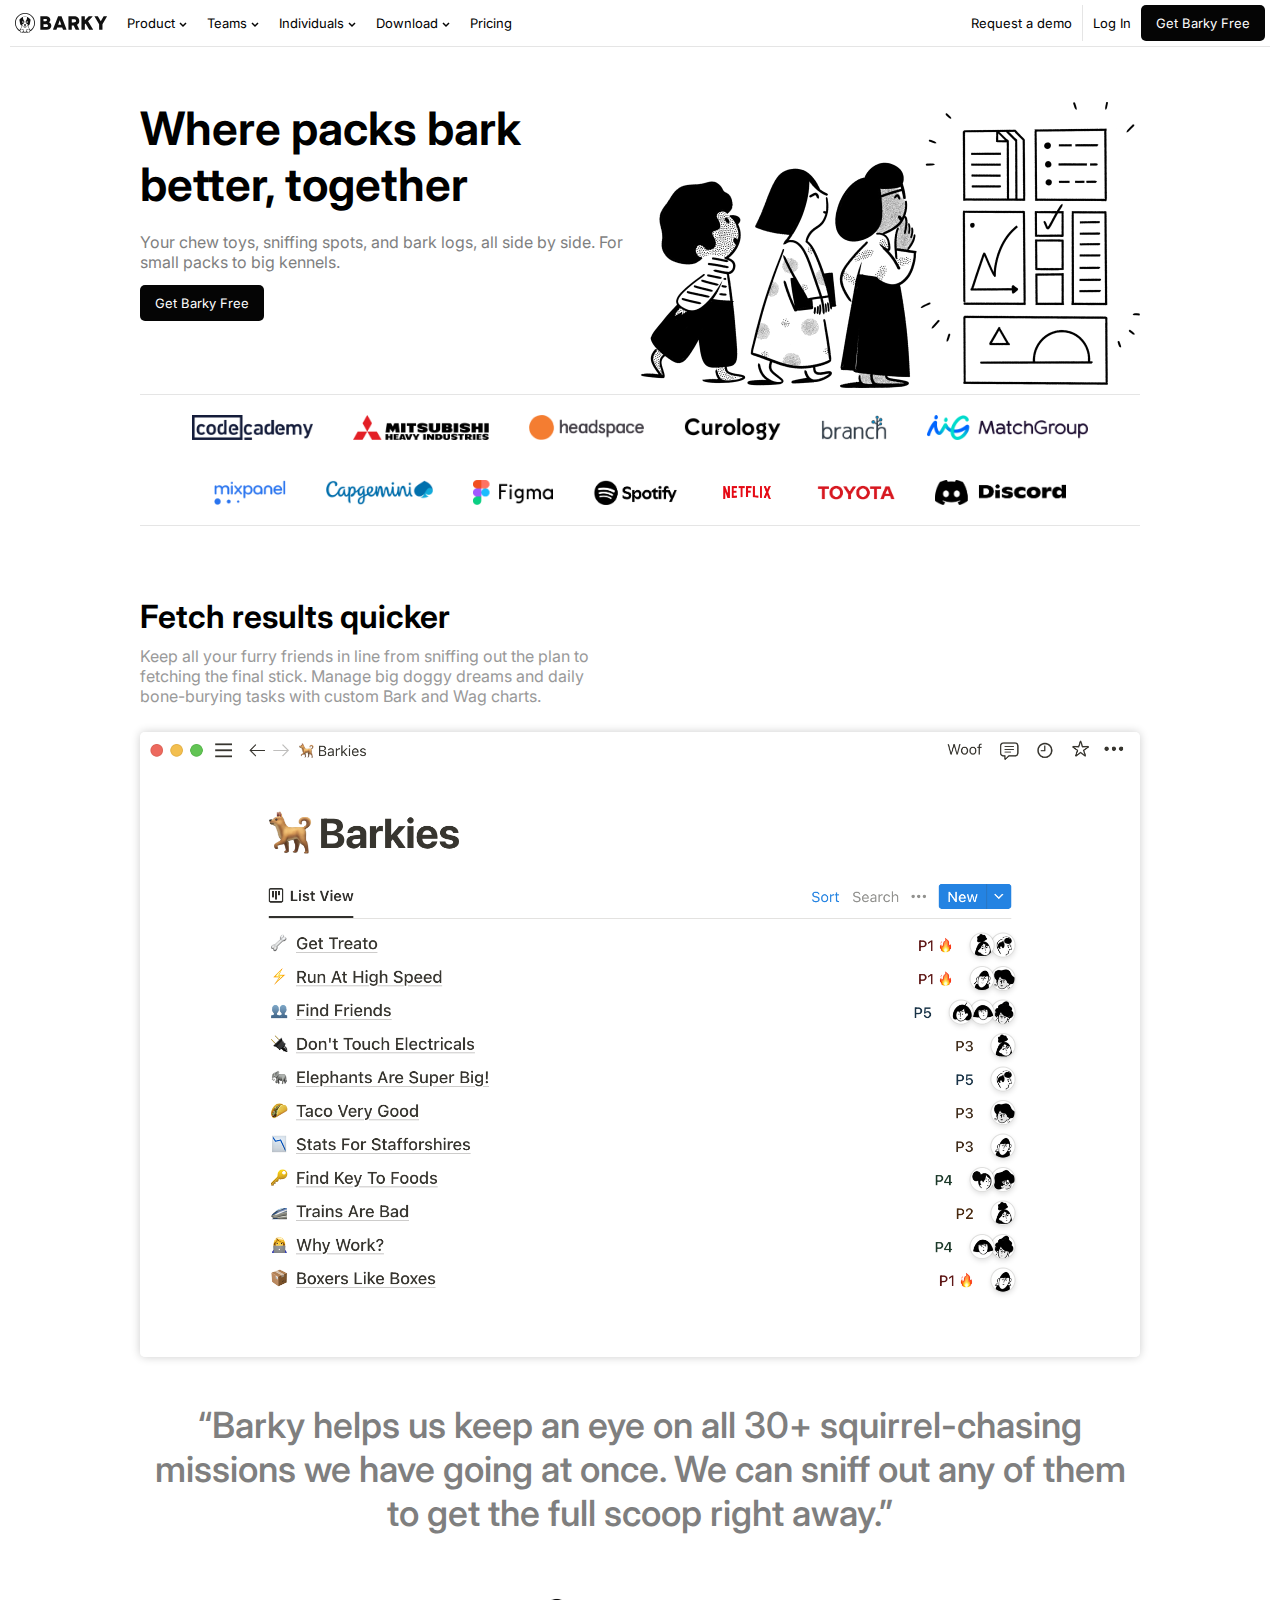
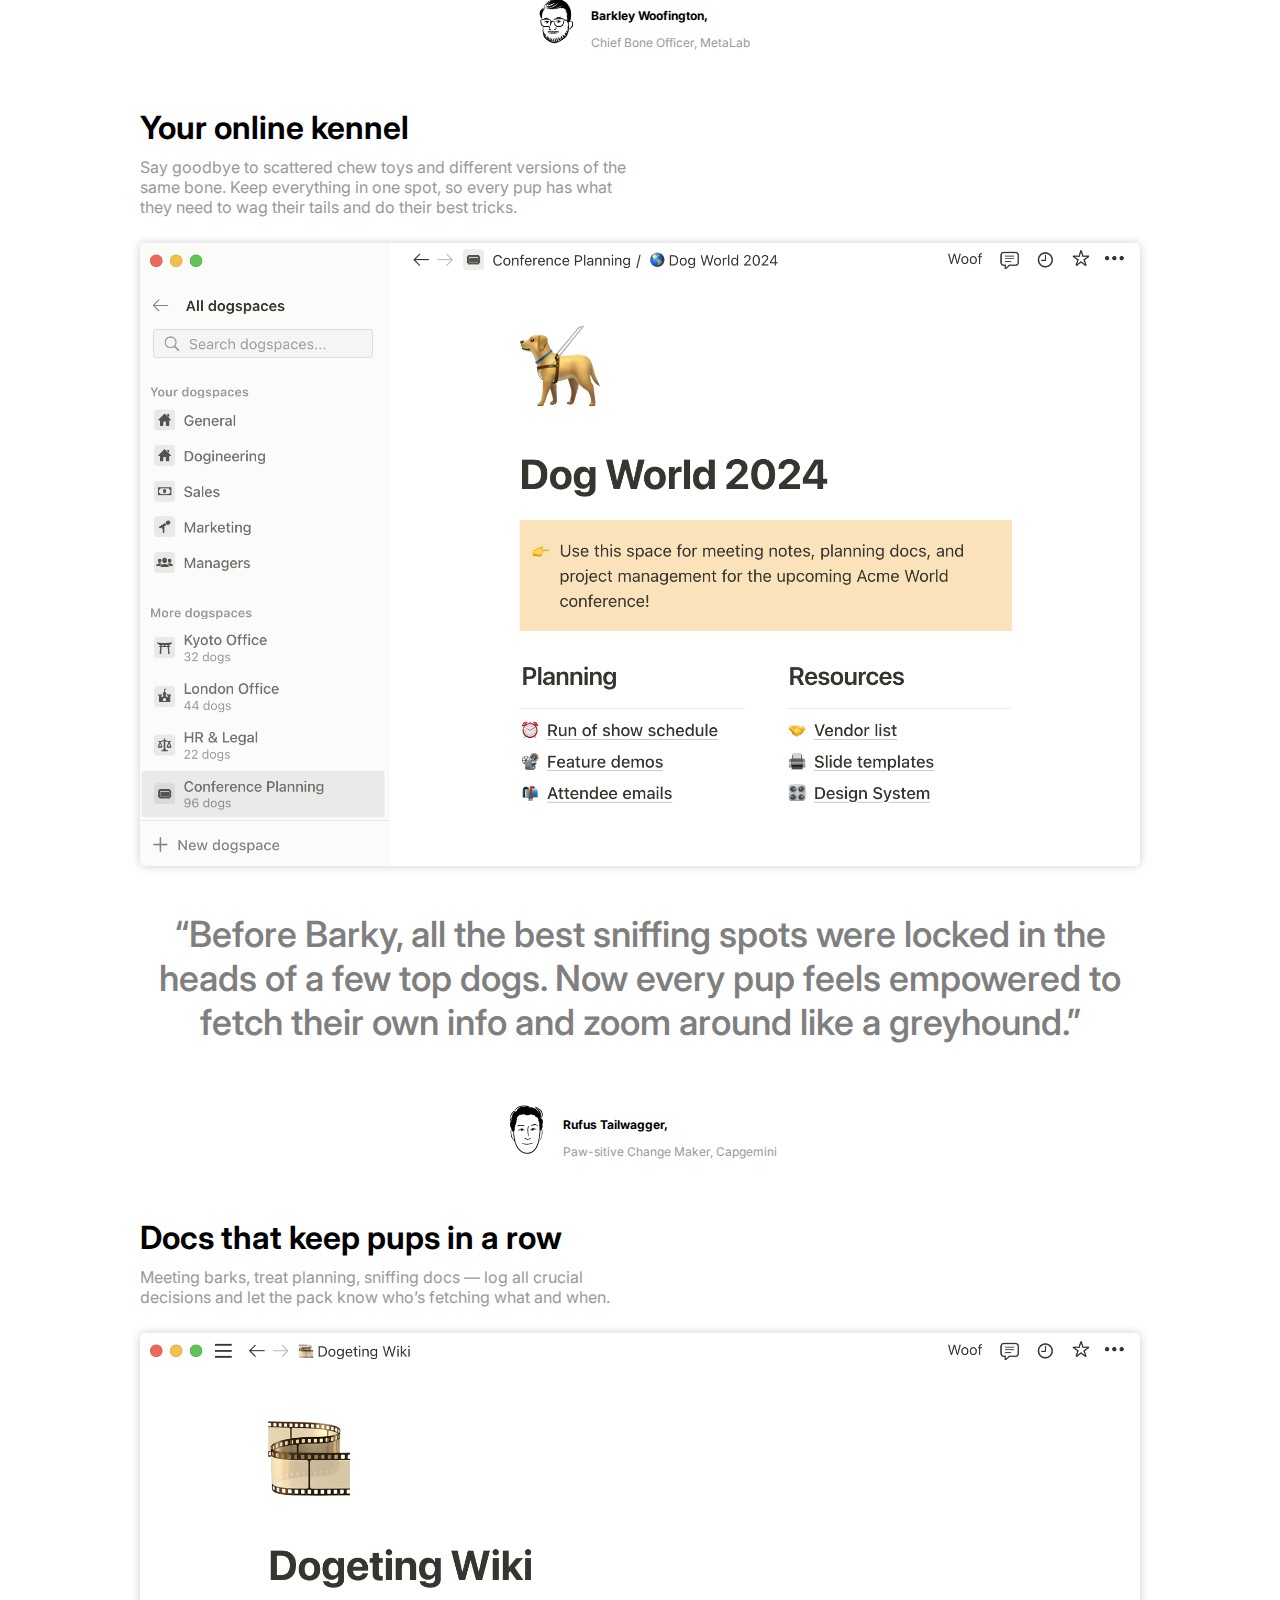
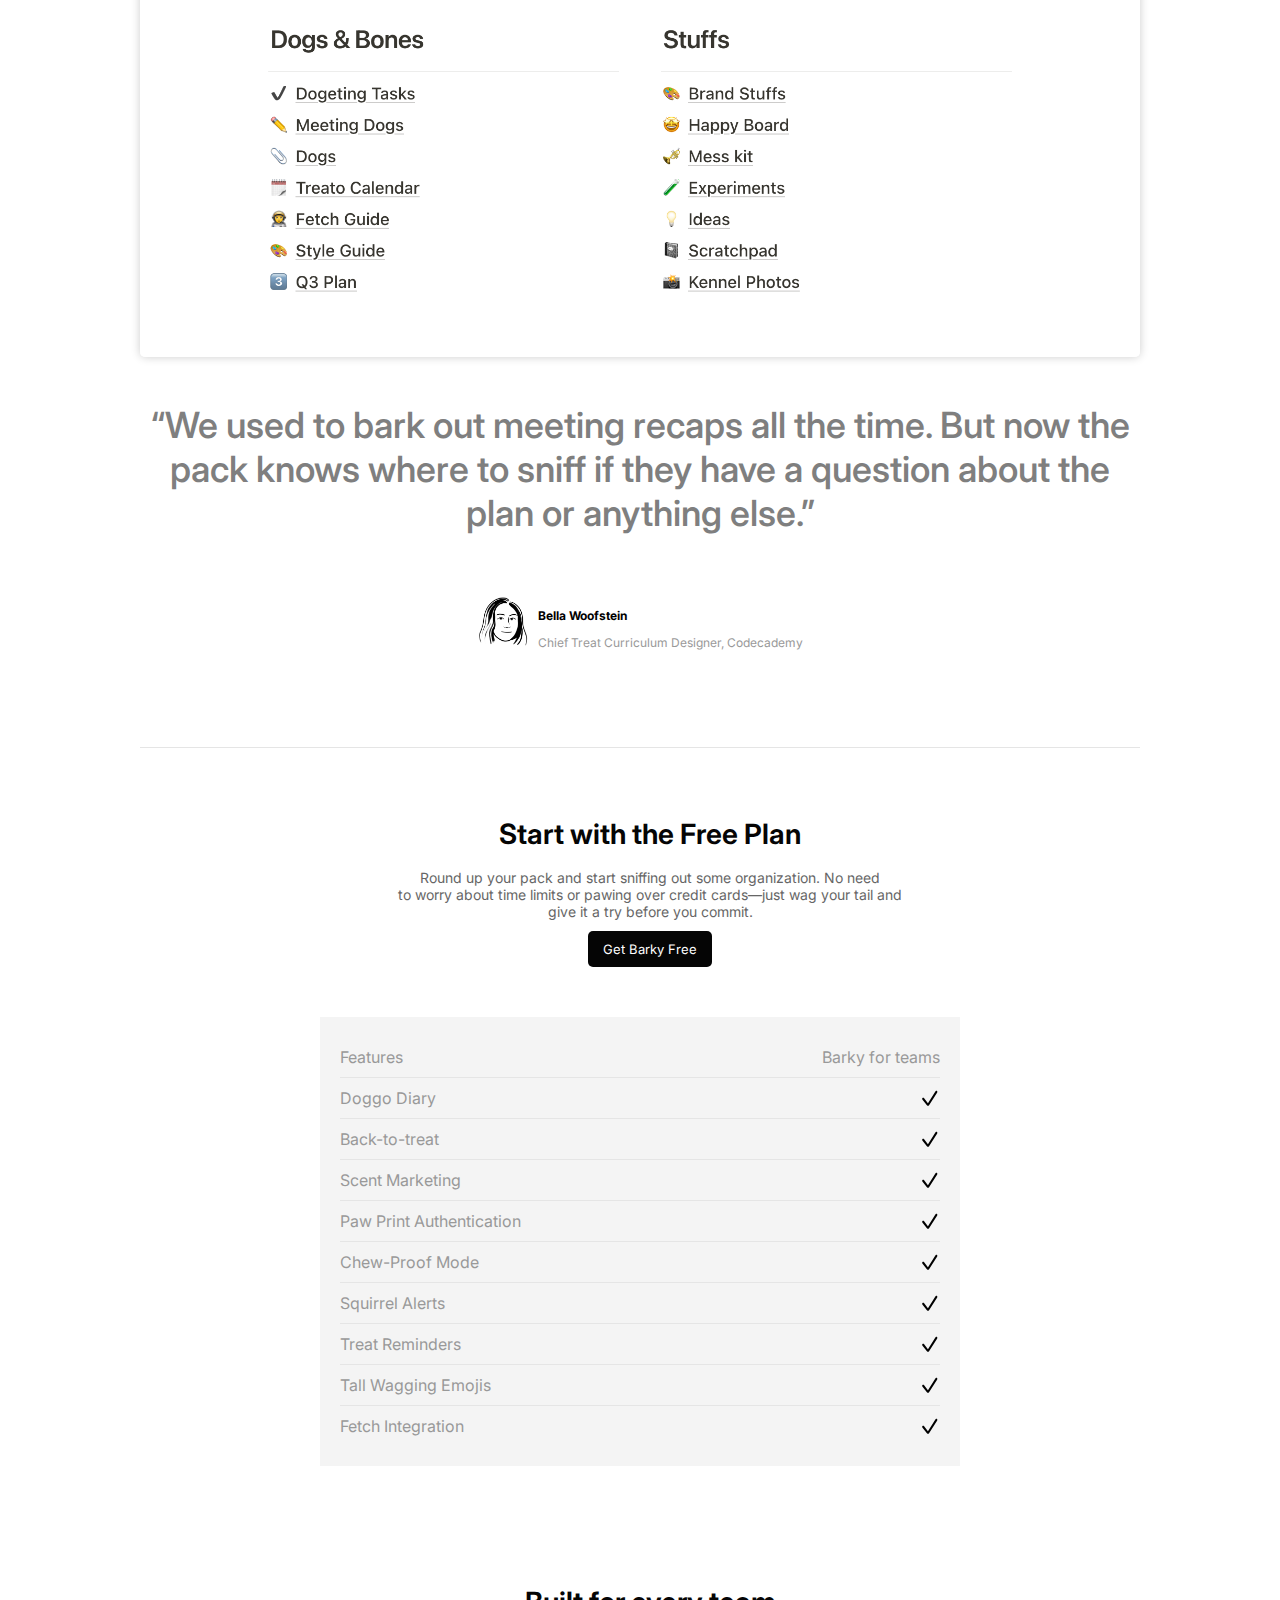
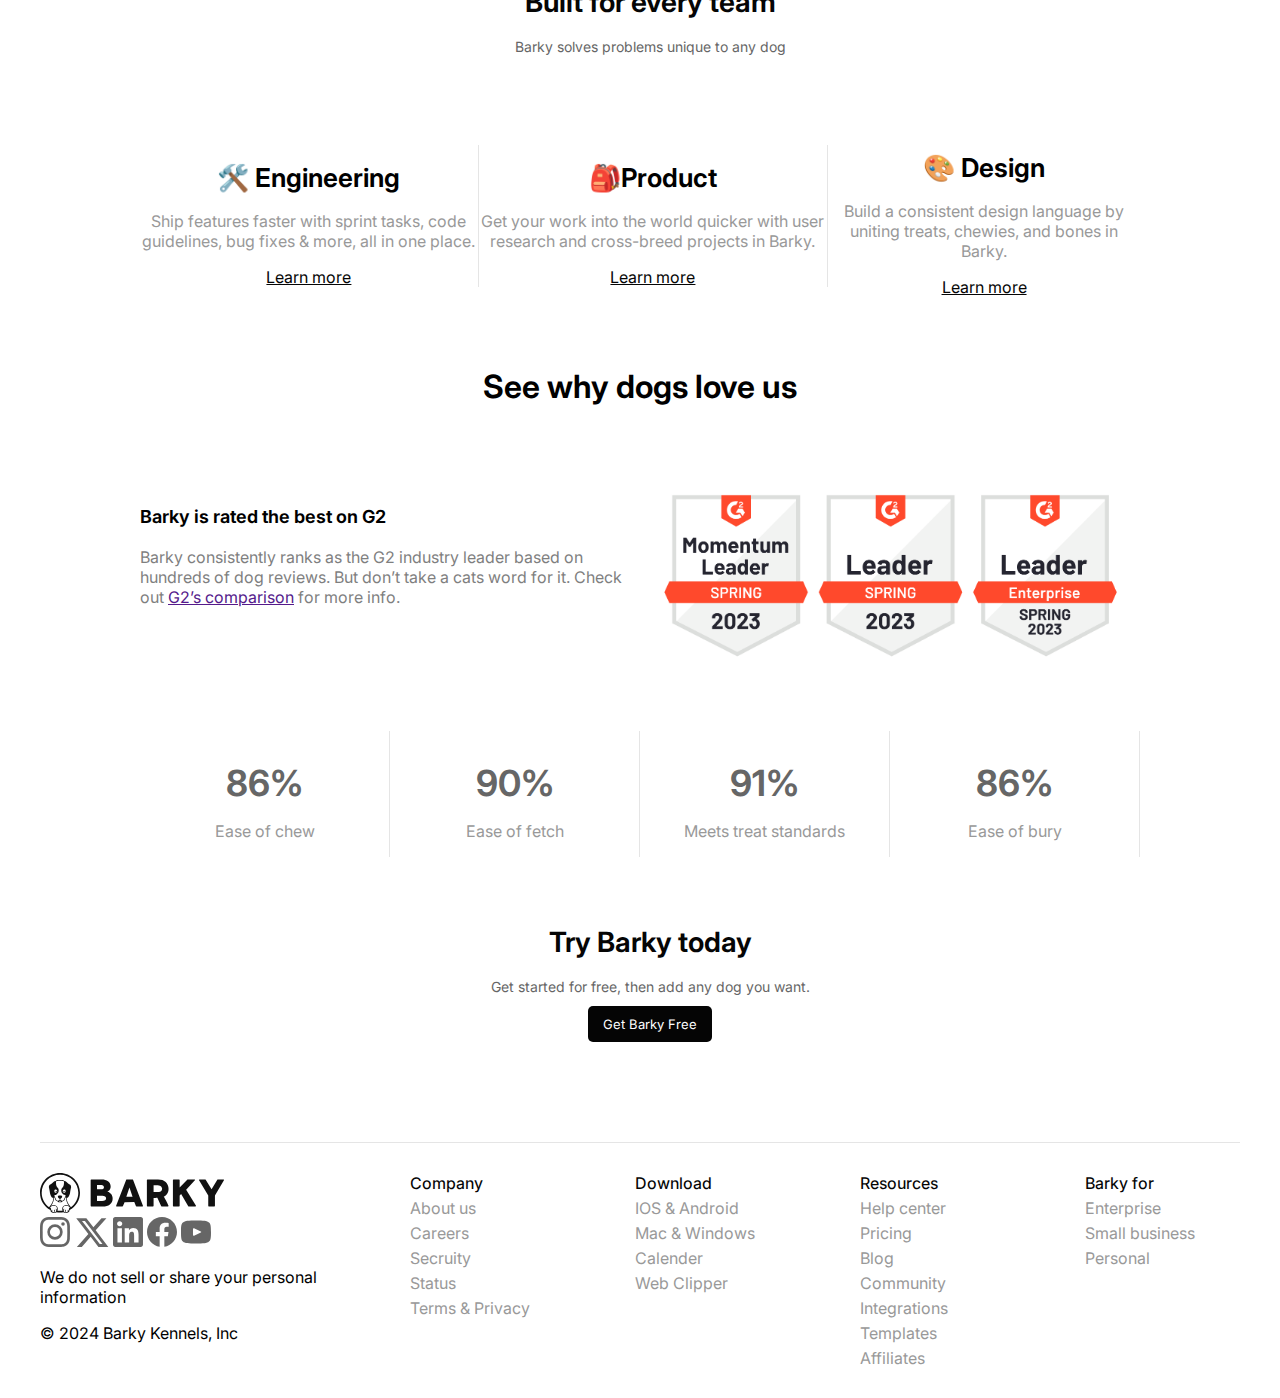
==== index.html @ be27bd65 "put in meta, did not look right on phone" ====
<!DOCTYPE html>
<html lang="en">
<head>
    <meta charset="UTF-8">
    <meta name="viewpoint" content="width=device-width, initial-scale=1.0">
    <title>Barky for dogs and kennels</title>
    <link rel="stylesheet" href="barky.css">
</head>
<body>
    <nav>
        <div id="container">
            <div id="secondcontainer">
                <img id="barky" src="material/brand.svg" alt="">
                 <a class="leftnav" href="">Product <img id="pil" src="material/nav-caret.svg" alt=""></a>
                 <a class="leftnav" href="">Teams <img id="pil" src="material/nav-caret.svg" alt=""></a>
                 <a class="leftnav" href="">Individuals <img id="pil" src="material/nav-caret.svg" alt=""></a>
                 <a class="leftnav" href="">Download <img id="pil" src="material/nav-caret.svg" alt=""></a>
                 <a class="leftnav" href="">Pricing</a>
            </div>
             <div id="bort">
                <a class="rightnav" href="">Request a demo</a>
                <a class="rightnav" id="borderl" href="">Log In</a>
                <a class="getbarky" href="">Get Barky Free</a>
            </div>
            <img id="hamburger" src="material/hamburger.svg" alt="">
        </div>
    </nav>
    <main>
        <div class="flexination">
            <div class="flexination-l">
                <h1 id="bigh1"> Where packs bark better, together</h1>
                <p>Your chew toys, sniffing spots, and bark logs, all side by side. For small packs to big kennels.
                </p>
                <a class="getbarky" href="">Get Barky Free</a>
                
            </div>
                <div class="flexination-r">
                    <img src="material/teams-hero.png" alt="">
                </div>
        </div>
        <div id="bildrad">
            <img src="material/company-logo-01.png" alt="">
                <img src="material/company-logo-02.png" alt="">
                <img src="material/company-logo-03.png" alt="">
                <img src="material/company-logo-04.png" alt="">
                <img src="material/company-logo-05.png" alt="">
                <img src="material/company-logo-06.png" alt="">
                <img src="material/company-logo-07.png" alt="">
                <img src="material/company-logo-08.png" alt="">
                <img src="material/company-logo-09.png" alt="">
                <img src="material/company-logo-10.png" alt="">
                <img src="material/company-logo-11.png" alt="">
                <img src="material/company-logo-12.png" alt="">
                <img src="material/company-logo-13.png" alt="">
        </div>
        <div id="container-main-class">
                <h1 class="h1bigpic">Fetch results quicker</h1>
                    <p class="poverpic">Keep all your furry friends in line from sniffing out the plan to<br>
                    fetching the final stick. Manage big doggy dreams and daily<br>
                    bone-burying tasks with custom Bark and Wag charts.</p>
                <img class="bigpic" src="material/usp-01.png" alt="">
                    <p class="punderpic">“Barky helps us keep an eye on all 30+ squirrel-chasing missions we have going at once. We can sniff out any of them to get the full scoop right away.”</p>
                
        <div class="containerfacepic">
                <img class="facepic" src="material/face-01.png" alt="">
                <div>
                    <h3 class="h3facepic">Barkley Woofington,</h3>
                    <p class="facepicp">Chief Bone Officer, MetaLab</p>
                </div>
            </div>                           
        
        <h1 class="h1bigpic">Your online kennel</h1>
            <p class="poverpic">Say goodbye to scattered chew toys and different versions of the same bone. Keep everything in one spot, so every pup has what they need to wag their tails and do their best tricks.</p>
                <img class="bigpic" src="material/usp-02.png" alt="">
            <p class="punderpic">“Before Barky, all the best sniffing spots were locked in the heads of a few top dogs. Now every pup feels empowered to fetch their own info and zoom around like a greyhound.”</p>
              
            <div class="containerfacepic">
                <img class="facepic" src="material/face-02.png" alt="">
                <div>
                    <h3 class="h3facepic">Rufus Tailwagger,</h3>
                    <p class="facepicp">Paw-sitive Change Maker, Capgemini</p>
                </div>
            </div>
            
            <h1 class="h1bigpic">Docs that keep pups in a row</h1>
            <p class="poverpic">Meeting barks, treat planning, sniffing docs — log all crucial decisions and let the pack know who’s fetching what and when.</p>
                <img class="bigpic" src="material/usp-03.png" alt="">
            <p class="punderpic">“We used to bark out meeting recaps all the time. But now the pack knows where to sniff if they have a question about the plan or anything else.”</p>
               
            <div class="containerfacepic">
                <img class="facepic" src="material/face-03.png" alt="">
                <div>
                    <h3 class="h3facepic">Bella Woofstein</h3>
                    <p class="facepicp">Chief Treat Curriculum Designer, Codecademy</p>
                </div>
            </div>
        </div>
<div class="freetry">
    <H1>Start with the Free Plan</H1>
    <p>Round up your pack and start sniffing out some organization. No need<br>
        to worry about time limits or pawing over credit cards—just wag your tail and<br>
        give it a try before you commit.</p>
    <a class="getbarky" href="">Get Barky Free</a>
</div>
<div id="features">
    <div class="plan">
        <p>Features</p>
        <p>Barky for teams</p>
    </div>
    <div class="plan">
        <p>Doggo Diary</p>
        <img src="material/check.svg" alt="">
    </div>
    <div class="plan">
        <p>Back-to-treat</p>
        <img src="material/check.svg" alt="">
    </div>
    <div class="plan">
        <p>Scent Marketing</p>
        <img src="material/check.svg" alt="">
    </div>
    <div class="plan">
        <p>Paw Print Authentication</p>
        <img src="material/check.svg" alt="">
    </div>
    <div class="plan">
        <p>Chew-Proof Mode</p>
        <img src="material/check.svg" alt="">
    </div>
    <div class="plan">
        <p>Squirrel Alerts</p>
        <img src="material/check.svg" alt="">
    </div>
    <div class="plan">
        <p>Treat Reminders</p>
        <img src="material/check.svg" alt="">
    </div>
    <div class="plan">
        <p>Tall Wagging Emojis</p>
        <img src="material/check.svg" alt="">
    </div>
    <div class="plan" id="bordernone">
        <p>Fetch Integration</p>
        <img src="material/check.svg" alt="">
    </div>   
</div>
<div class="freetry">
    <h1>Built for every team</h1>
    <p>Barky solves problems unique to any dog</p>
</div>
<div id="epdsection">
    <div>
        <h1>🛠️ Engineering</h1>
        <p>Ship features faster with sprint tasks, code guidelines, bug fixes & more, all in one place.</p>
        <a class="colorchange" href="">Learn more</a>
    </div>
    <div id="borderlr">
        <h1>🎒Product</h1>
        <p>Get your work into the world quicker with user research and cross-breed projects in Barky.</p>
        <a href="">Learn more</a>
    </div>
    <div>
        <h1>🎨 Design</h1>
        <p>Build a consistent design language by uniting treats, chewies, and bones in Barky.</p>
        <a href="">Learn more</a>
    </div>
 </div>  
 <div>
    <h1 id="whydogsloveus">See why dogs love us</h1>
</div>
<div class="flexination">
    <div class="flexination-l">
        <h1>Barky is rated the best on G2</h1>
        <p>Barky consistently ranks as the G2 industry leader based on hundreds of dog reviews. But don’t take a cats word for it. Check out <a href="">G2’s comparison</a> for more info.</p>
    </div>
    <div class="flexination-r">
        <img src="material/badges.png" alt="">
    </div>
</div>   
<div id="testgrid">
    <div class="procentborder">
        <h1>86%</h1>
        <p>Ease of chew</p>
    </div>
    <div class="procentborder">
        <h1>90%</h1>
        <p>Ease of fetch</p>
    </div>
    <div class="procentborder">
        <h1>91%</h1>
        <p>Meets treat standards</p>
    </div>
    <div class="procentborder"> 
        <h1>86%</h1>
        <p>Ease of bury</p>
    </div>
</div> 
<div class="freetry">
    <H1>Try Barky today</H1>
    <p>Get started for free, then add any dog you want.</p>
    <a class="getbarky" href="">Get Barky Free</a>
    </main>
    <footer>
        <div id="foot">
            <div id="gridsecondtry">
                <img src="material/brand.svg" alt="">
                <div id="rightsize">
                    <img src="material/share-01.svg" alt="">
                    <img src="material/share-02.svg" alt="">
                    <img src="material/share-03.svg" alt="">
                    <img src="material/share-04.svg" alt="">
                    <img src="material/share-05.svg" alt="">
                </div>
                <p> We do not sell or share your personal information</p>
                <p> &#169 2024 Barky Kennels, Inc</p>
            </div>
            <div id="footer-navigation">
                <div class="block">
                    <a href=""><span>Company</span></a>
                    <a href="">About us</a>
                    <a href="">Careers</a>
                    <a href="">Secruity</a>
                    <a href="">Status</a>
                    <a href="">Terms & Privacy</a>
                </div>
                <div class="block">
                    <a href=""><span>Download</span></a>
                    <a href="">IOS & Android</a>
                    <a href="">Mac & Windows</a>
                    <a href="">Calender</a>
                    <a href="">Web Clipper</a>
                </div>
                <div class="block">
                    <a href=""><span>Resources</span></a>
                    <a href="">Help center</a>
                    <a href="">Pricing</a>
                    <a href="">Blog</a>
                    <a href="">Community</a>
                    <a href="">Integrations</a>
                    <a href="">Templates</a>
                    <a href="">Affiliates</a>
                </div>
                <div class="block">
                    <a href=""><span>Barky for</span></a>
                    <a href="">Enterprise</a>
                    <a href="">Small business</a>
                    <a href="">Personal</a>
                </div>
            </div>
        </div>
    </footer>
</body>
</html>
---- barky.css ----
body{
    margin: auto;
    max-width: 1200px;
    font-family: Inter;
}

@font-face {
    font-family: Inter;
    src: url(material/Inter.ttf);
}

#container{
    display: grid;
    grid-template-columns: 1fr auto max-content;
    border-bottom: 1px solid #e5e5e5;
    position: fixed;
    left: 10px;
    right: 10px;
    top: 0px;
    background-color: white;
    padding: 5px; 
}

#secondcontainer{
    display: flex;
    align-items: center;
}

#bort{
    display: flex;
    align-items: center;
}

#barky{
    height: 20px;
    margin-right: 10px;
    object-fit: contain;
}

#pil{
    object-fit: contain;
    height: auto;
}

.leftnav{
    padding: 10px;
    text-decoration: none;
    color: black;
    font-size: 13px;
}

.rightnav{
    text-decoration: none;
    color: black;
    padding: 10px;
    font-size: 13px;
}

.getbarky{
    background-color: #050505;
    color: white;
    border-radius: 5px;
    padding: 10px 15px;
    text-decoration: none;
    font-size: 13px;
    box-shadow: rgba(0, 0, 0, 0.2);
}

.getbarky:hover{
background-color: rgba(8, 8, 8, 0.8)
}

#borderl{
    border-left: 1px solid #e5e5e5 ;
}
.leftnav:hover{
    background-color: rgba(71, 70, 70, 0.2);
}

.rightnav:hover{
    background-color: rgba(71, 70, 70, 0.2) ;
}

main{
    max-width: 1000px;
    margin: 100px auto;
}

#container-main-r img{
    height: 100%;
    text-align: center;
    object-fit: contain;
}

#container-main-l{
    text-align: left;
    width: 100%;
}

#bildrad{
    display: flex;
    align-items: center;
    justify-content: center;
    border-top: 1px solid #e5e5e5;
    border-bottom: 1px solid #e5e5e5;
    flex-wrap: wrap;
}

#bildrad img{
    padding: 20px;
    height: 25px;
}

#container-main-class{
    display: flex;
    flex-direction: column;
    gap: 10px;
    margin-top: 50px;
    padding-bottom: 70px;
    border-bottom: 1px solid #e5e5e5;  
}

.h1bigpic{
    margin-bottom: 0;
    font-weight: 650;
}

.poverpic{
    margin-top: 0px;
    color: #999999;
    font-size: 13.5;
    width: 49%;
}

.bigpic{
    box-shadow: 0 0 10px rgba(0, 0, 0, 0.2);
    border-radius: 5px;
}

.punderpic{
    color: #7f7f7f;
    font-size: 36px;
    text-align: center;
    font-weight: 550;
}

.containerfacepic{
    display: flex;
    flex-direction: row;
    padding: 15px;
    gap: 10px;
    justify-content: center;
}

.facepic{
    height: 50px;
    width: 50px;
    align-self: flex-start;
}

.h3facepic{
    font-size: 12px;
}

.facepicp{   
    font-size: 12px;
    color: #999999;
}

#features{
    background-color: #f4f4f4 ;
    width: 60%;
    margin: 50px auto;
    padding: 20px 20px;
    box-shadow: rgba(0, 0, 0, 0.1);
}

#features div{
    display: flex;
    justify-content: space-between;
    border-bottom: 1px solid #e5e5e5;
}

.plan img{
    height: 20px;
    width: 20px;
    margin: 10px 0;
}

.plan p{
    margin: 10px 0;
    font-size: 12p;
    color: #999999;
}

#features #bordernone{
    border: none;
}

.freetry{
    text-align: center;
    margin: auto;
    font-size: 14px;
    color: #666666;
    padding: 50px 10px 10px 30px;
}

.freetry h1{
    color: #050505;
    font-weight: 650;
}

.freetry p{
    margin-bottom: 20px;
}

#epdsection{
    display: flex;
    
    justify-content: center;
    align-items: center;
    text-align: center;
    margin-top: 50px;
}

#borderlr{
    border-left: 1px solid #e5e5e5;
    border-right: 1px solid #e5e5e5;
}

#epdsection p{
    color: #999999;
}

#epdsection a{
    color: #050505;
}

#epdsection a:hover{
color: #087fe7;
}

#epdsection h1{
    font-size: 26px;
    font-weight: 650;
}

.flexination{
    display: grid;
    grid-template-columns: 1fr 1fr;
}

.flexination-r img{
    width: 500px;
}

.flexination-l h1{
    font-size: 18px;
    font-weight: 650;
    margin-top: 30px;
}

#bigh1{
    font-size: 46px;
    margin: 0;
}

.flexination-l p{
    color: #7f7f7f;
    margin: 20px 0;
}

#whydogsloveus{
    text-align: center;
    margin: 70px;
    font-weight: 650;
}

#testgrid{
    display: grid;
    grid-template-columns: repeat(4, 1fr);
    text-align: center;
    margin-top: 50px;
}

.procentborder{
    border-right: 1px solid #e5e5e5;
}

.procentborder h1{
    color: #666666;
    font-size: 36px;
    margin: 0;
    margin-top: 30px;
    font-weight: 650;
}

.procentborder p{
    color: #999999;
}

#gridsecondtry{
    gap: 5px;
}

#gridsecondtry img{
    height: 40px;
}

#rightsize img{
    height: 30px;
}
#foot{
    display: grid;
    grid-template-columns: 300px auto;
    max-width: 1200px;
    margin: 30px auto;
}
#footer-navigation{
    display: grid;
    grid-template-columns: repeat(4, 1fr);
}

.block{
    display: flex;
    flex-direction: column;
    gap: 5px;
    margin-left: 70px;
}

.block a{
    text-decoration: none;
    color: #999999;
}

footer{
    border-top: 1px solid #e5e5e5;
    max-width: 1200px;
}

.black a{
    color: black;
}

#hamburger{
    display: none;
    height: 30px;
    width: 30px;
}

span{
    color: #050505;
    font-weight: 450;
}

#gridsecontry{
    margin-left: 210px;
}

@media (max-width: 600px) {
    .leftnav, #bort{
        display: none;
    }

    #hamburger{
       display: flex;
    }

    #hamburger:hover{
        background-color: rgba(0, 0, 0, 0.1);
    }

    .flexination{
        display: flex;
        flex-direction: column-reverse;
        margin-bottom: 50px;
        text-align: center;
    }

    .h1bigpic, .poverpic, .punderpic{
        text-align: center;
        margin: auto;
        width: 90%;
        padding: 10px;
    }

    .bigpic{
       margin: auto;
       width: 80%; 
    }

    #foot{
        display: flex;
        flex-direction: column;
        align-items: flex-start;
        gap: 20px;
    }

    #footer-navigation{
        display: grid;
        grid-template-columns: 1fr 1fr;
        grid-template-rows: 1fr 1fr;
    }

    #gridsecondtry{
        margin-left: 10px;
    }
  
}
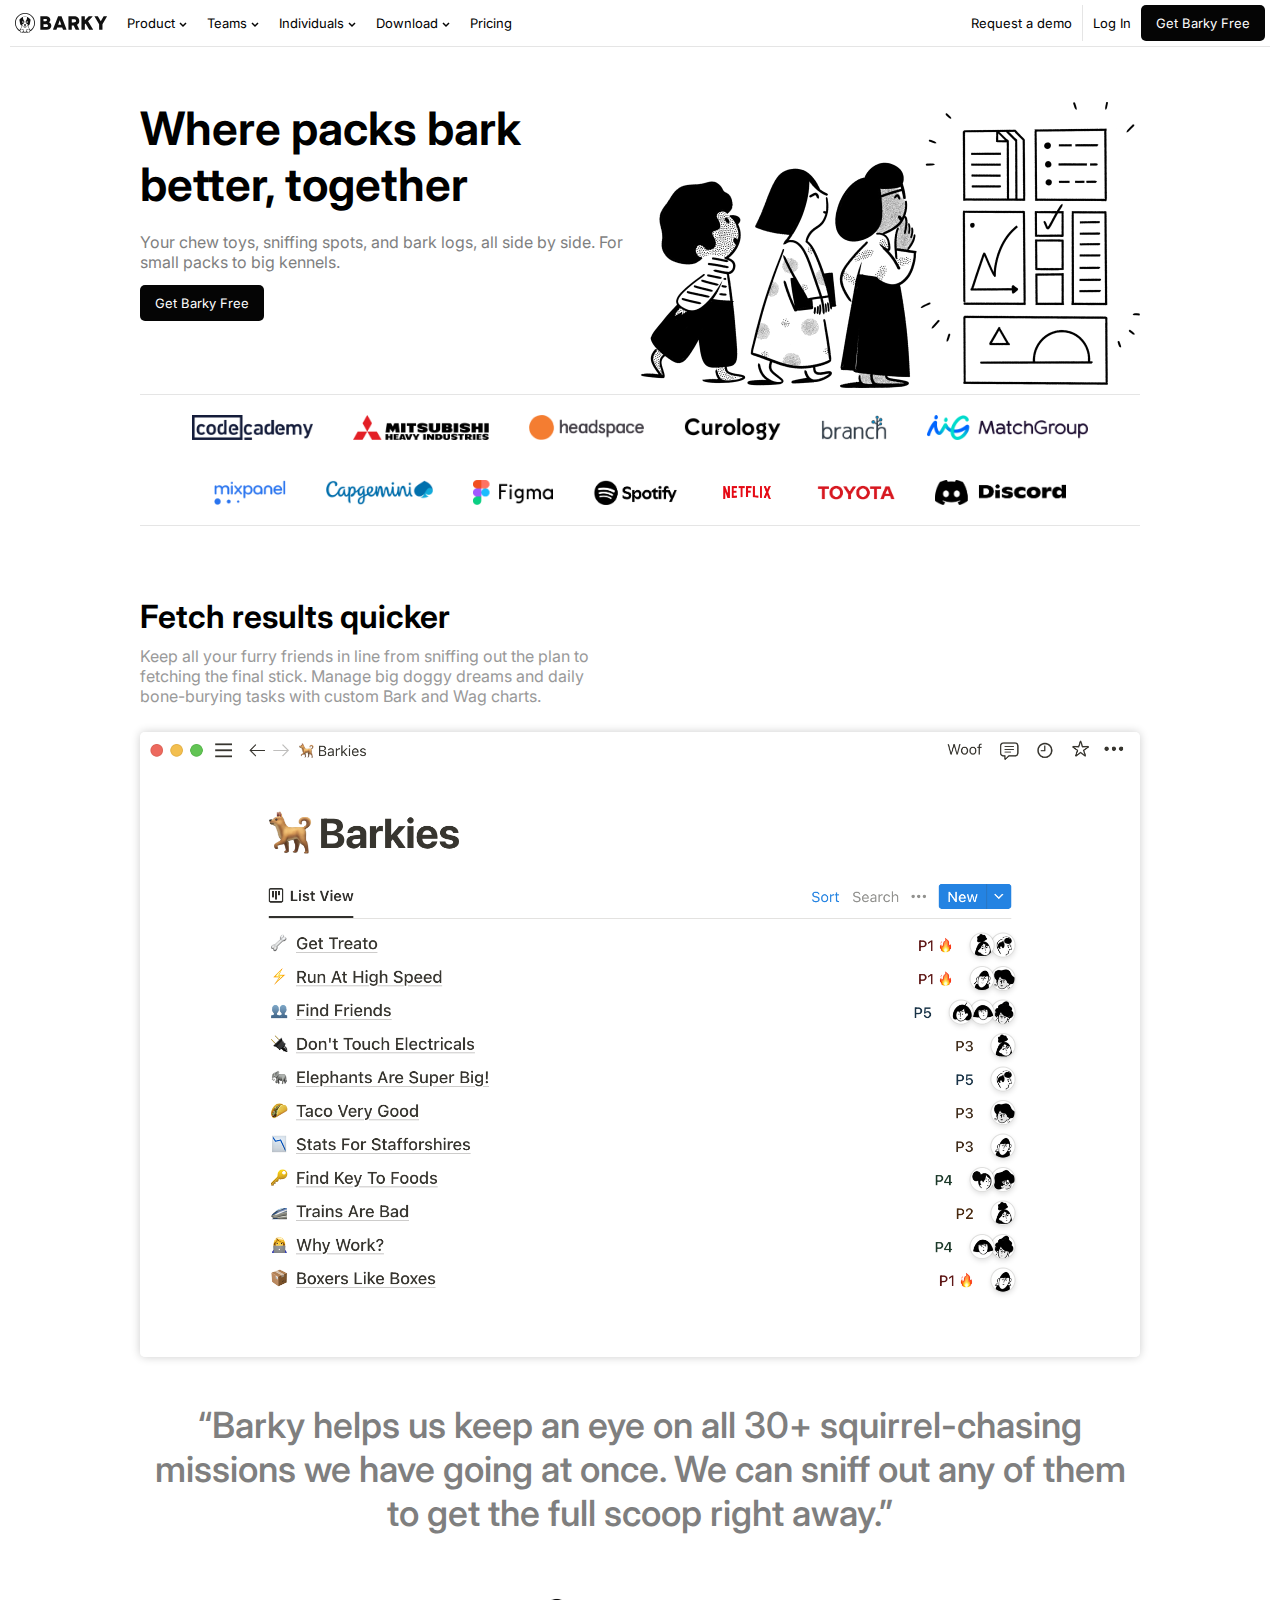
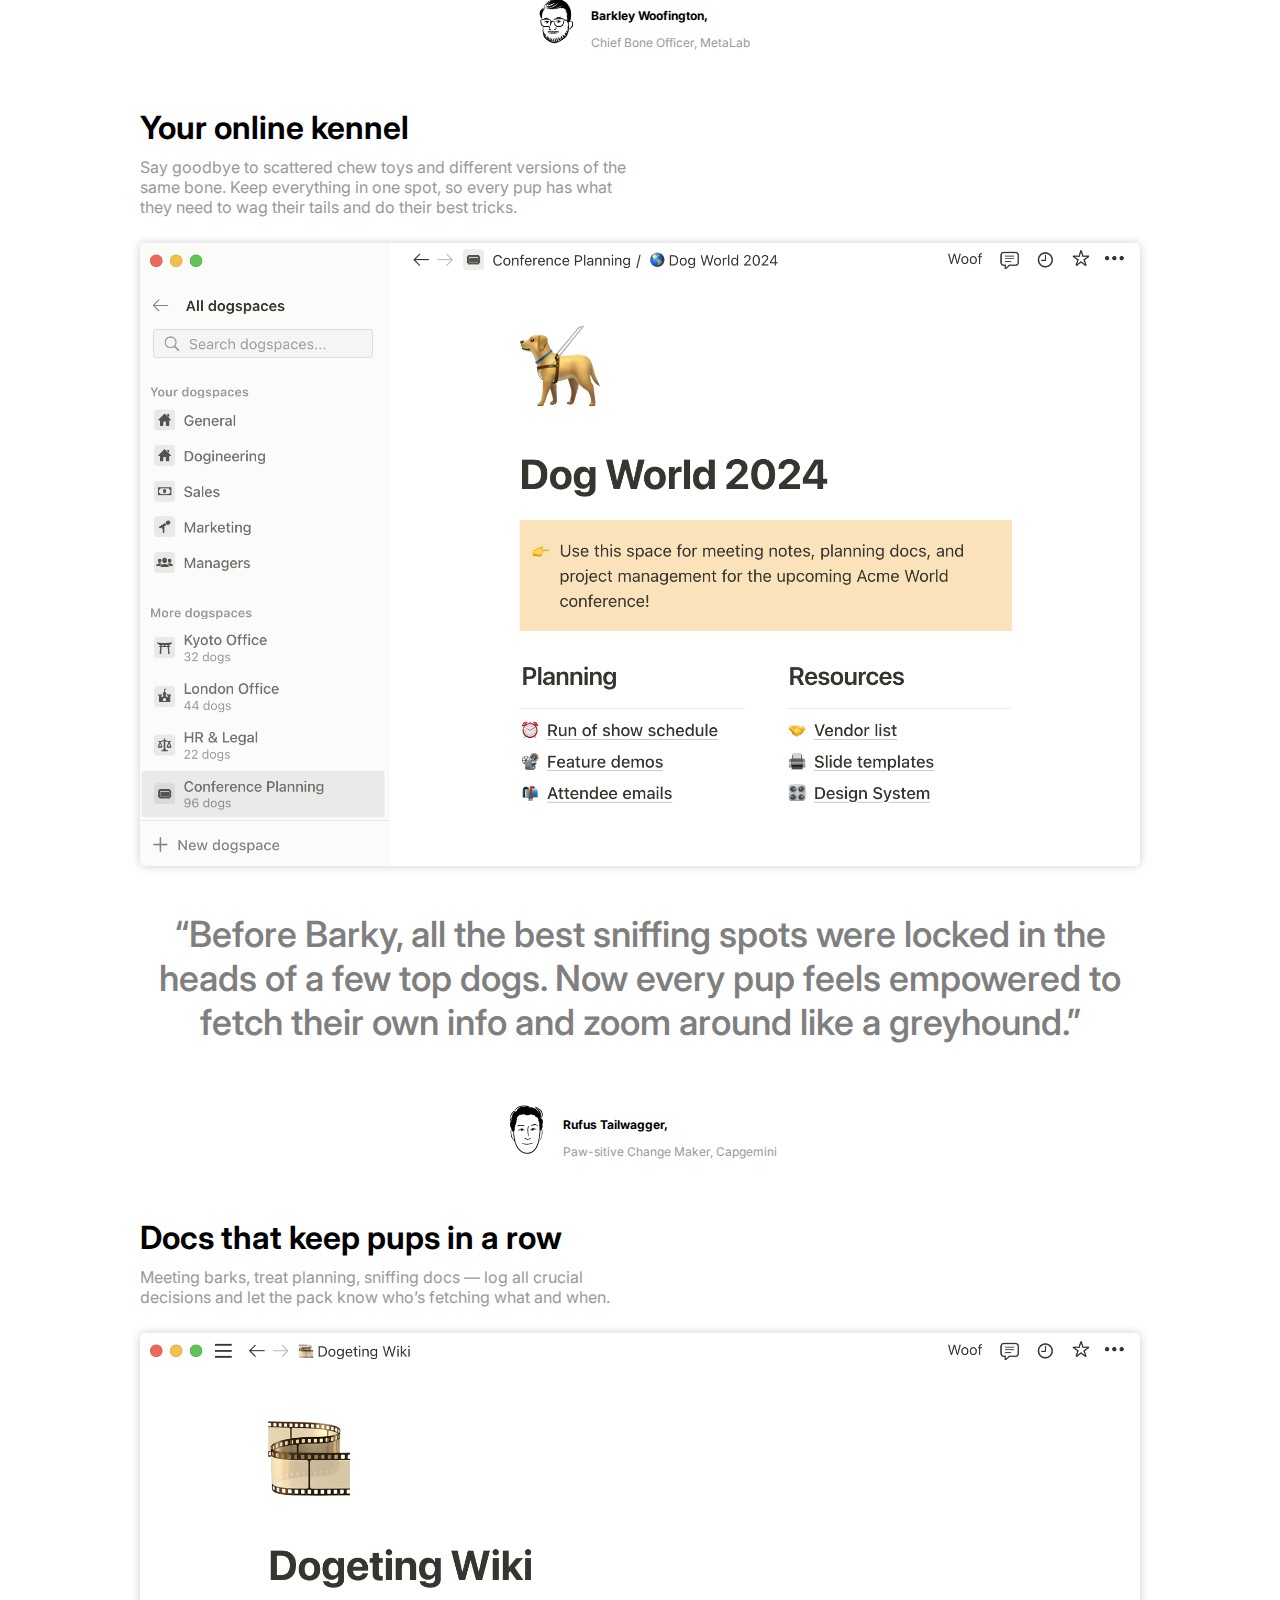
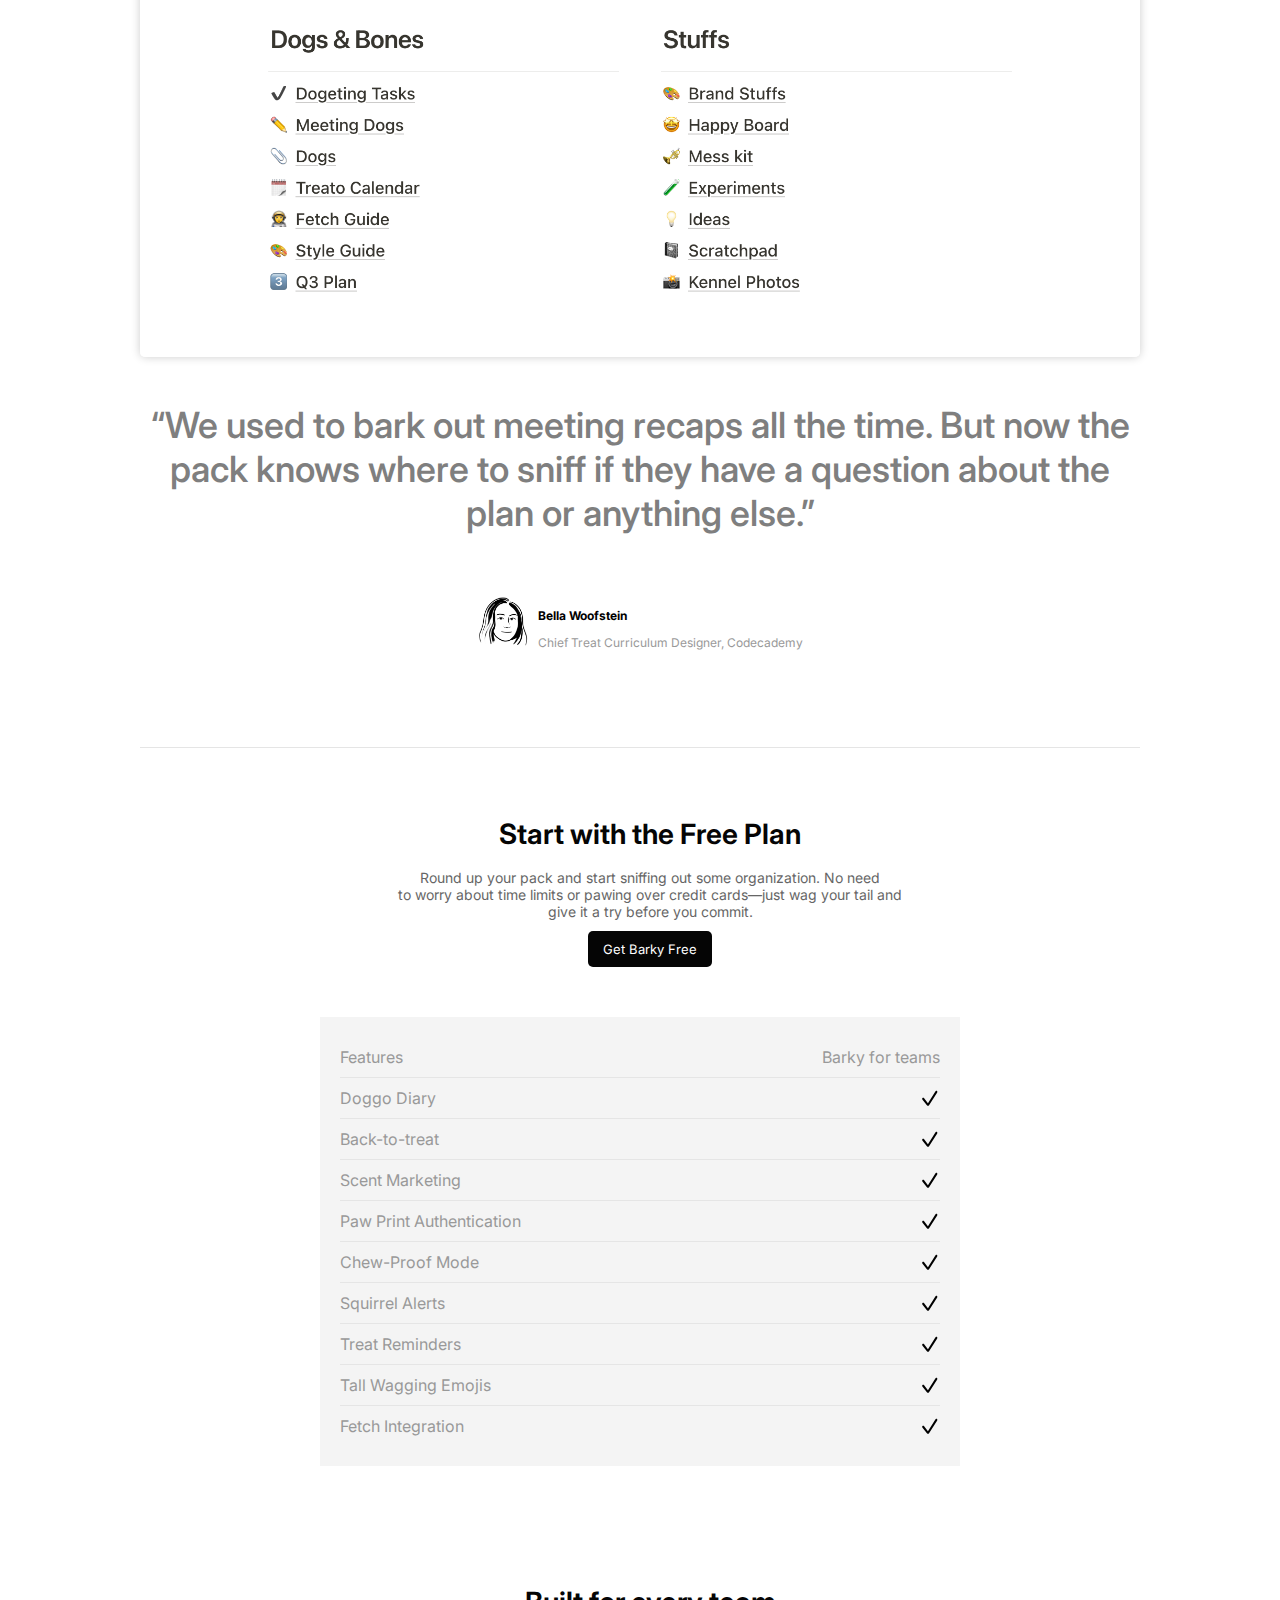
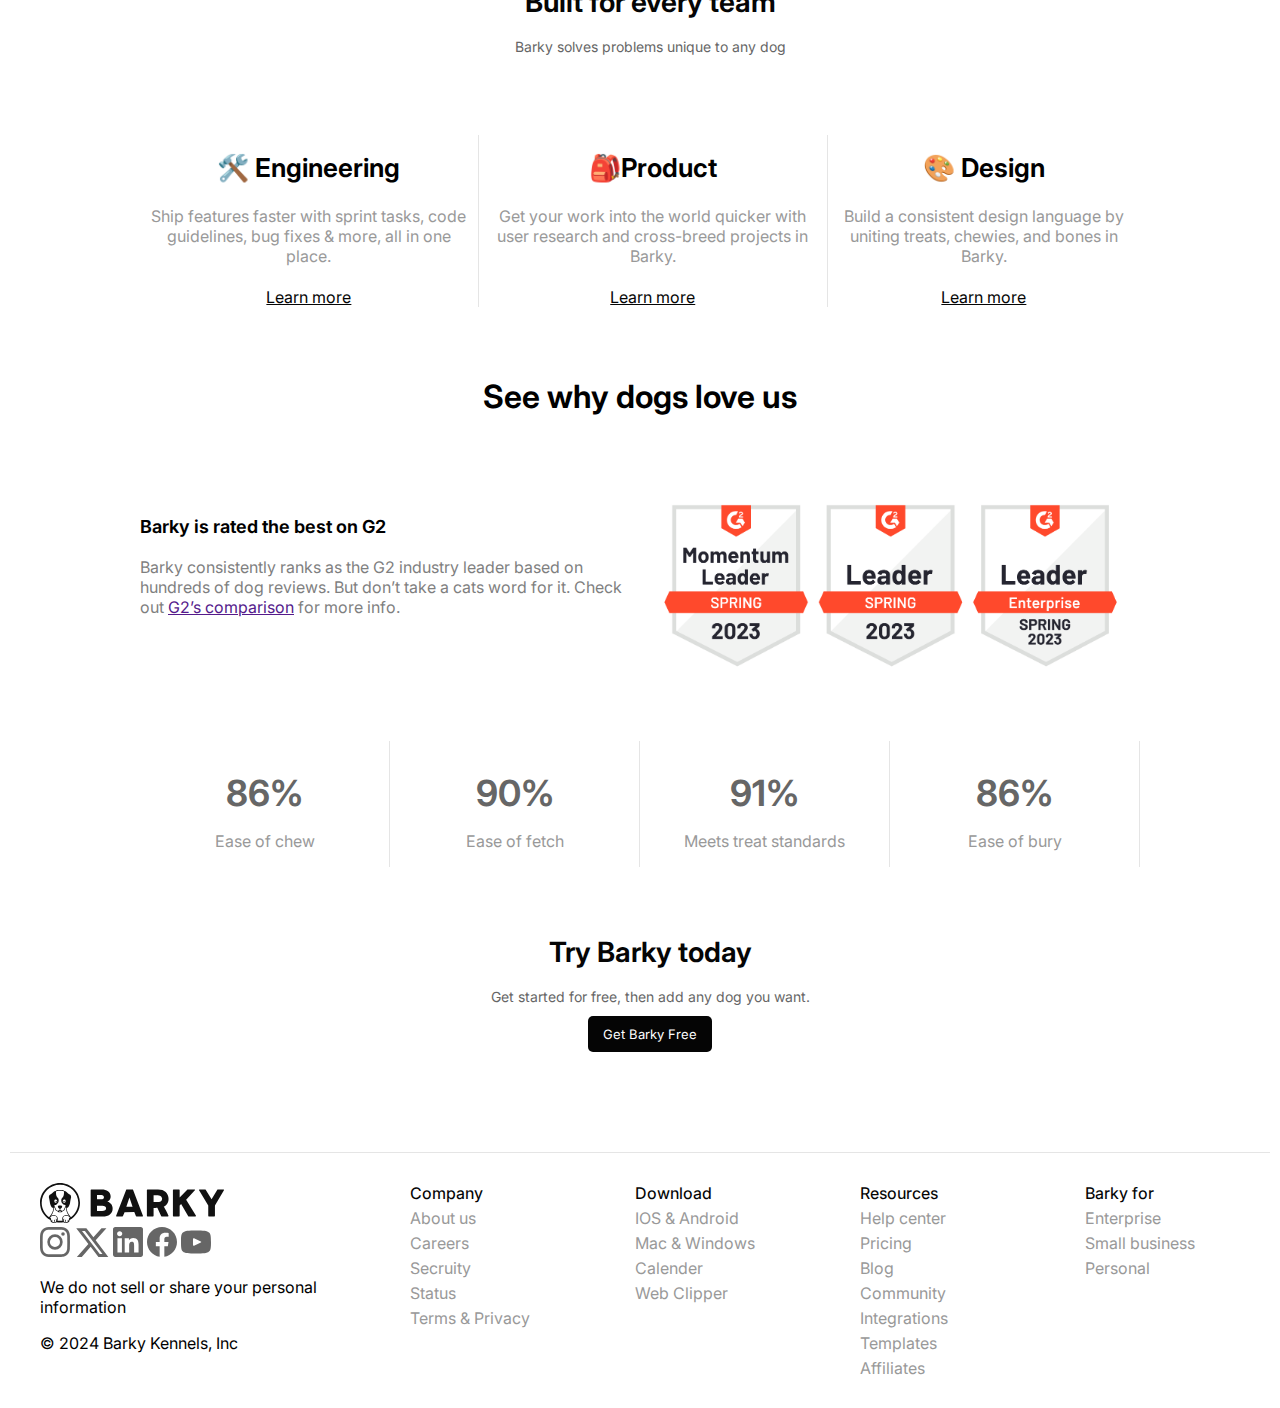
==== commit 265f57f0: "update, footer border. Gave EPD section P more padding" ====
--- a/index.html
+++ b/index.html
@@ -200,6 +200,7 @@
     <p>Get started for free, then add any dog you want.</p>
     <a class="getbarky" href="">Get Barky Free</a>
     </main>
+    <div id="footerborder"></div>
     <footer>
         <div id="foot">
             <div id="gridsecondtry">
--- a/barky.css
+++ b/barky.css
@@ -1,6 +1,5 @@
 body{
     margin: auto;
-    max-width: 1200px;
     font-family: Inter;
 }
 
@@ -216,7 +215,6 @@
 
 #epdsection{
     display: flex;
-    
     justify-content: center;
     align-items: center;
     text-align: center;
@@ -230,6 +228,7 @@
 
 #epdsection p{
     color: #999999;
+    padding: 5px;
 }
 
 #epdsection a{
@@ -333,9 +332,15 @@
     color: #999999;
 }
 
+#footerborder{
+    border-top: 1px solid #e5e5e5;
+    width: calc(100% - 20px);
+    margin: 0 auto;
+}
+
 footer{
-    border-top: 1px solid #e5e5e5;
     max-width: 1200px;
+    margin: 0 auto;
 }
 
 .black a{
@@ -351,10 +356,6 @@
 span{
     color: #050505;
     font-weight: 450;
-}
-
-#gridsecontry{
-    margin-left: 210px;
 }
 
 @media (max-width: 600px) {
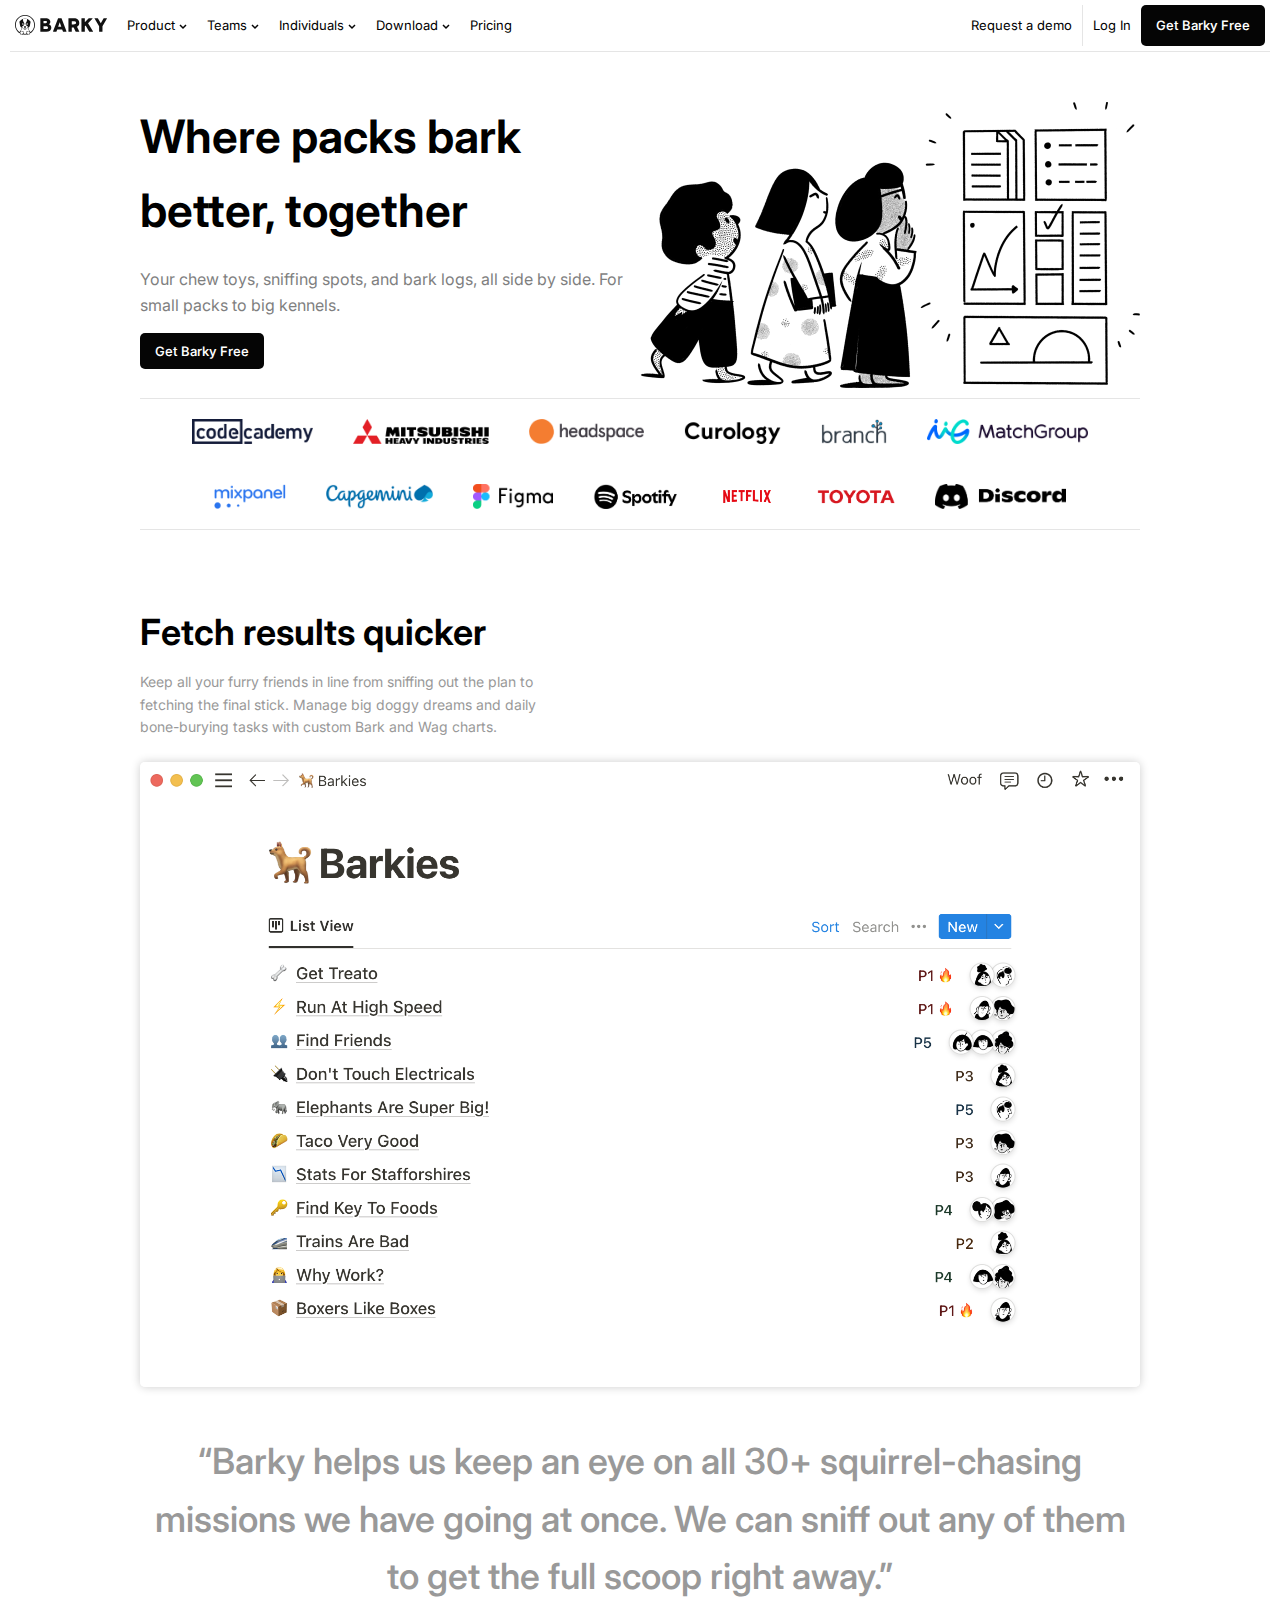
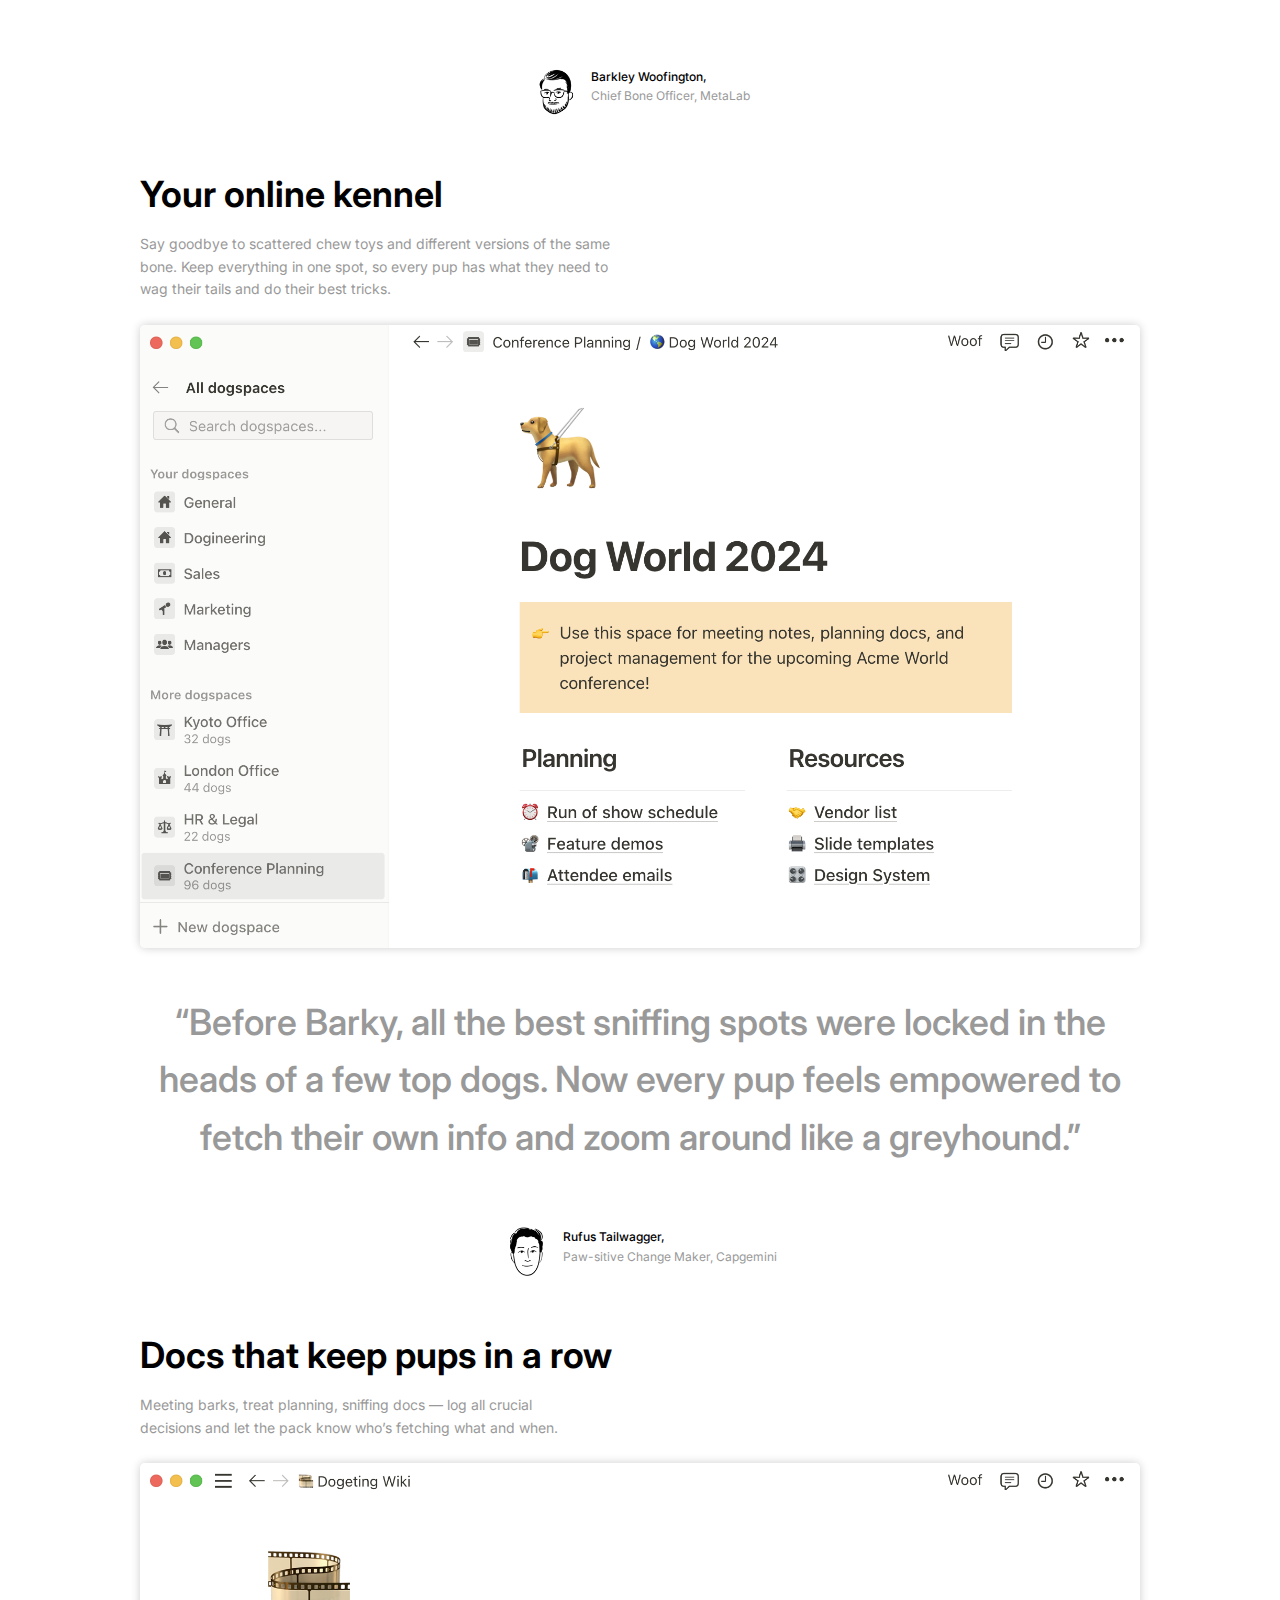
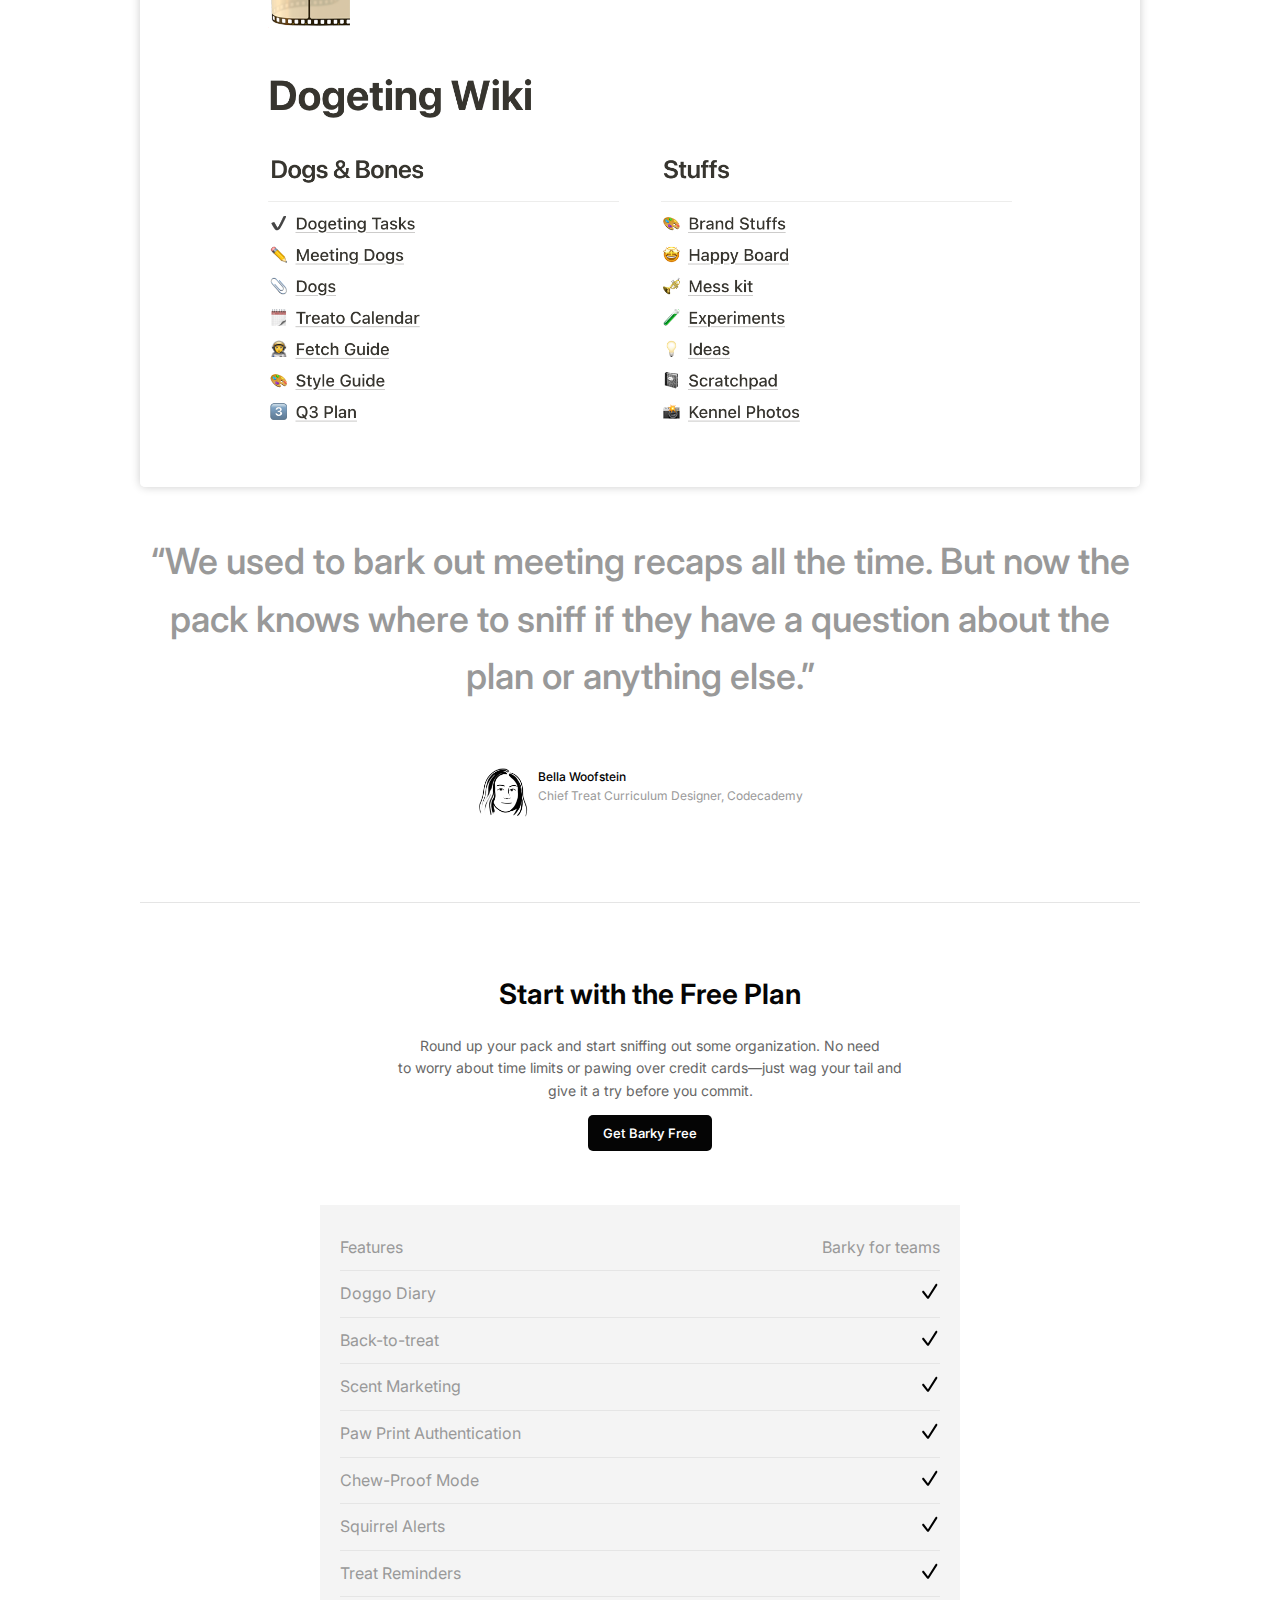
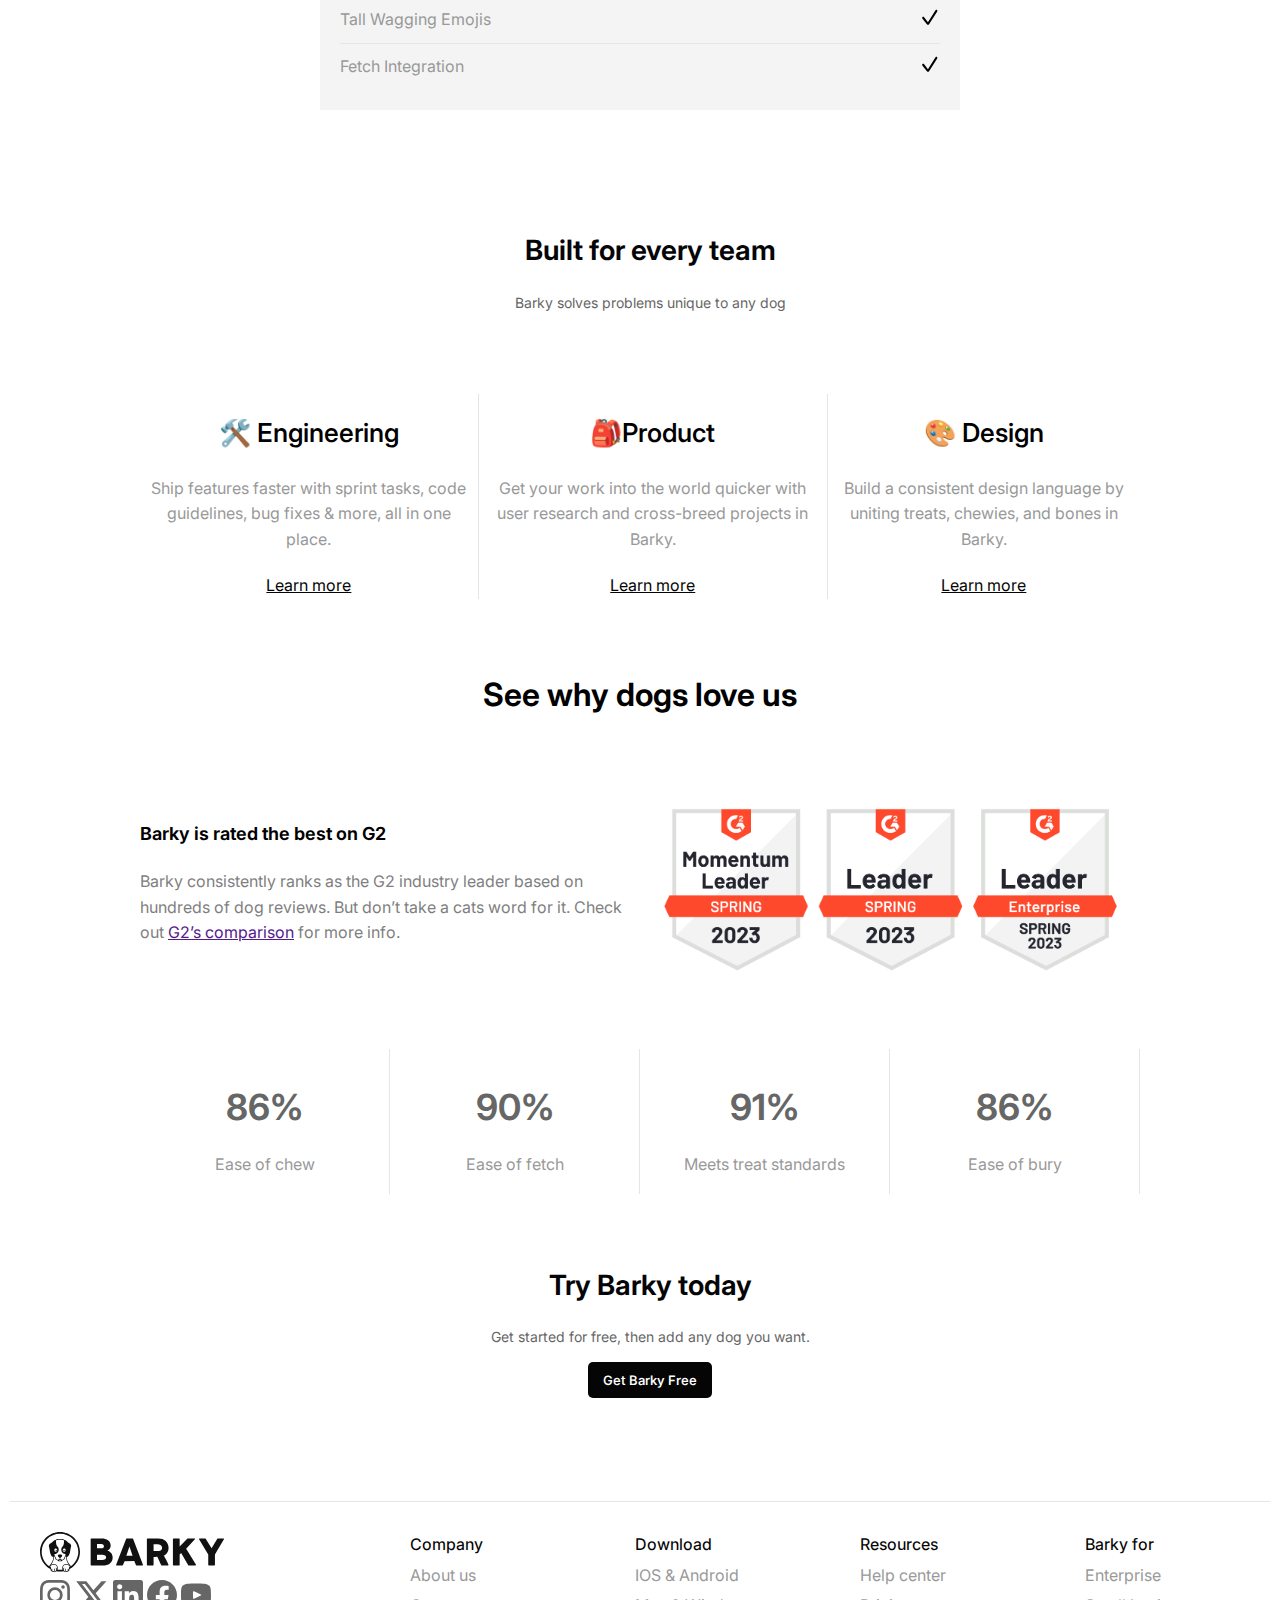
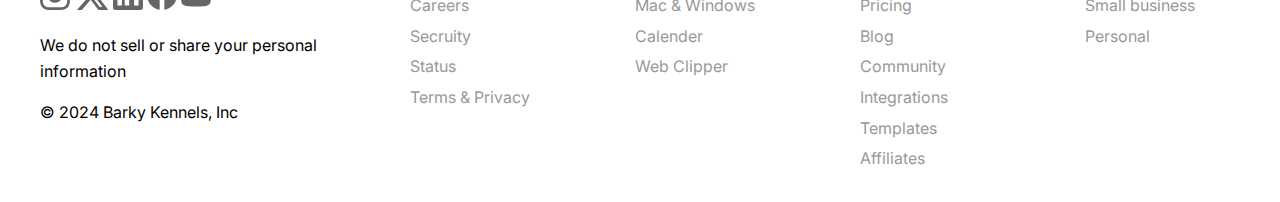
==== commit 6f65dcbd: "missed direction in epd section, fixed now" ====
--- a/index.html
+++ b/index.html
@@ -83,7 +83,7 @@
             </div>
             
             <h1 class="h1bigpic">Docs that keep pups in a row</h1>
-            <p class="poverpic">Meeting barks, treat planning, sniffing docs — log all crucial decisions and let the pack know who’s fetching what and when.</p>
+            <p class="poverpic">Meeting barks, treat planning, sniffing docs — log all crucial <br> decisions and let the pack know who’s fetching what and when.</p>
                 <img class="bigpic" src="material/usp-03.png" alt="">
             <p class="punderpic">“We used to bark out meeting recaps all the time. But now the pack knows where to sniff if they have a question about the plan or anything else.”</p>
                
--- a/barky.css
+++ b/barky.css
@@ -1,6 +1,7 @@
 body{
     margin: auto;
     font-family: Inter;
+    line-height: 1.6;
 }
 
 @font-face {
@@ -63,6 +64,7 @@
     text-decoration: none;
     font-size: 13px;
     box-shadow: rgba(0, 0, 0, 0.2);
+    font-weight: 550;
 }
 
 .getbarky:hover{
@@ -122,12 +124,14 @@
 .h1bigpic{
     margin-bottom: 0;
     font-weight: 650;
+    font-size: 36px;
+    width: 49%;
 }
 
 .poverpic{
     margin-top: 0px;
     color: #999999;
-    font-size: 13.5;
+    font-size: 14px;
     width: 49%;
 }
 
@@ -137,7 +141,7 @@
 }
 
 .punderpic{
-    color: #7f7f7f;
+    color: #999999;
     font-size: 36px;
     text-align: center;
     font-weight: 550;
@@ -153,17 +157,19 @@
 
 .facepic{
     height: 50px;
-    width: 50px;
     align-self: flex-start;
 }
 
 .h3facepic{
     font-size: 12px;
+    font-weight: 500;
+    margin: 0;
 }
 
 .facepicp{   
     font-size: 12px;
     color: #999999;
+    margin: 0;
 }
 
 #features{
@@ -241,7 +247,7 @@
 
 #epdsection h1{
     font-size: 26px;
-    font-weight: 650;
+    font-weight: 550;
 }
 
 .flexination{
@@ -363,6 +369,10 @@
         display: none;
     }
 
+    #container{
+        border: none;
+    }
+
     #hamburger{
        display: flex;
     }
@@ -376,17 +386,17 @@
         flex-direction: column-reverse;
         margin-bottom: 50px;
         text-align: center;
+        padding: 0 20px;
     }
 
     .h1bigpic, .poverpic, .punderpic{
         text-align: center;
-        margin: auto;
+        margin: 0 auto;
         width: 90%;
-        padding: 10px;
     }
 
     .bigpic{
-       margin: auto;
+       margin: 10px auto;
        width: 80%; 
     }
 
@@ -406,5 +416,27 @@
     #gridsecondtry{
         margin-left: 10px;
     }
+
+    .punderpic{
+        font-size: 24px;
+    }
+
+    .containerfacepic{
+        margin-bottom: 20px;
+    }
+
+    #epdsection, #borderlr{
+        flex-direction: column;
+        padding: 0 20px;
+        border: none;
+    }
+
+    #epdsection p{
+        margin: 0;
+    }
+
+    #epdsection h1{
+        margin: 20px 0 0 0;
+    }
   
 }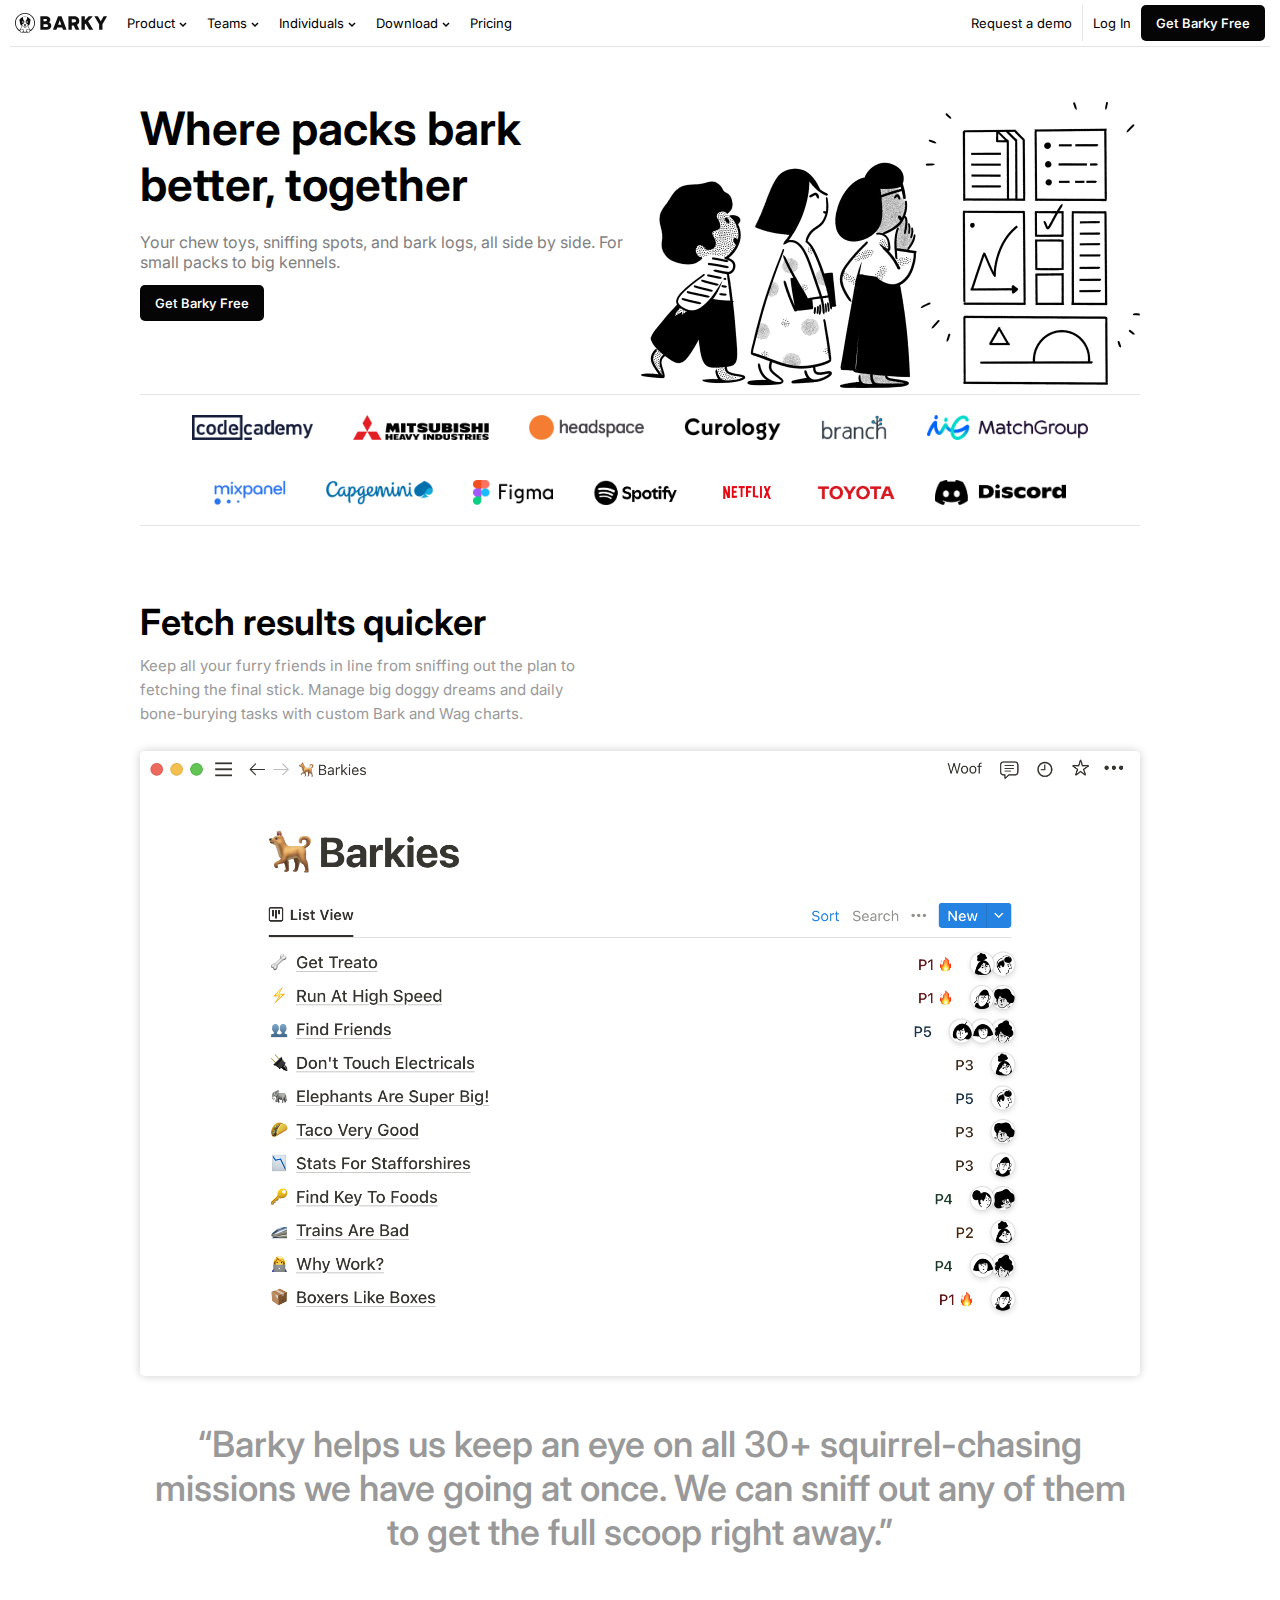
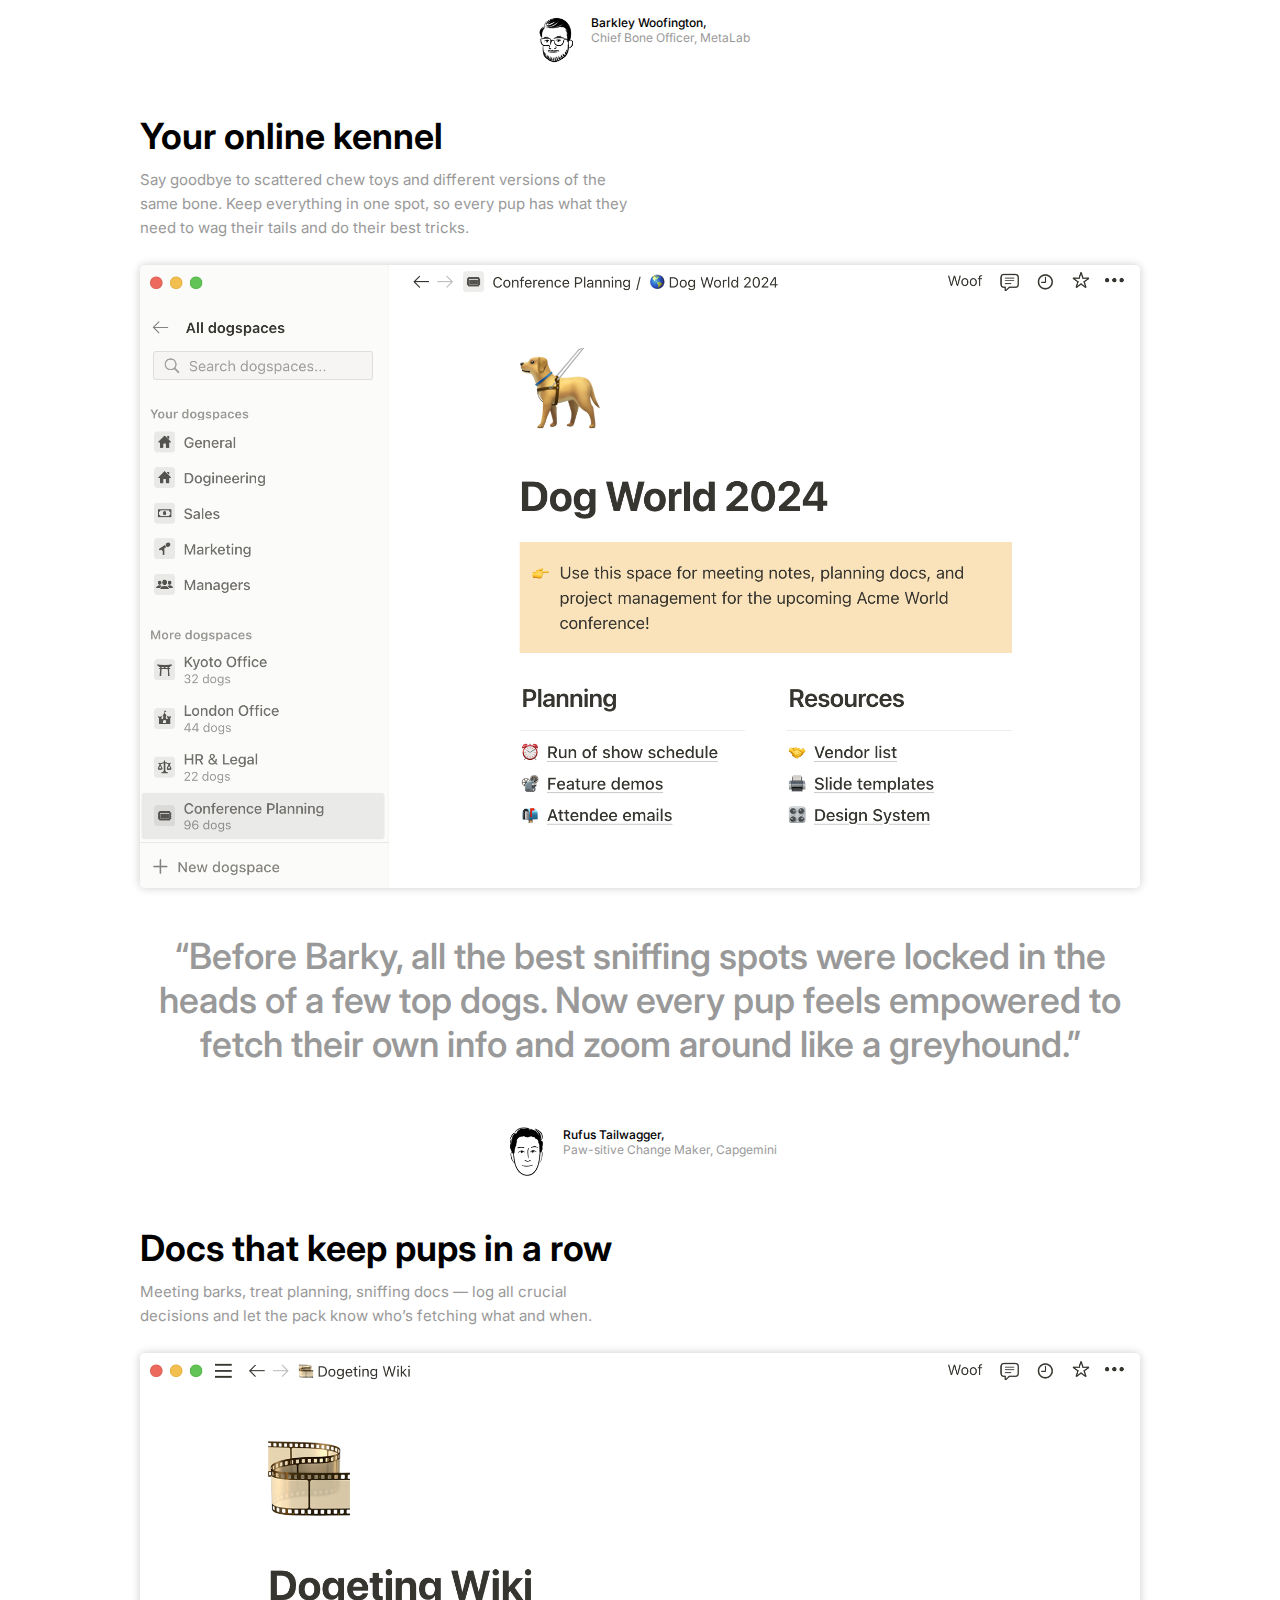
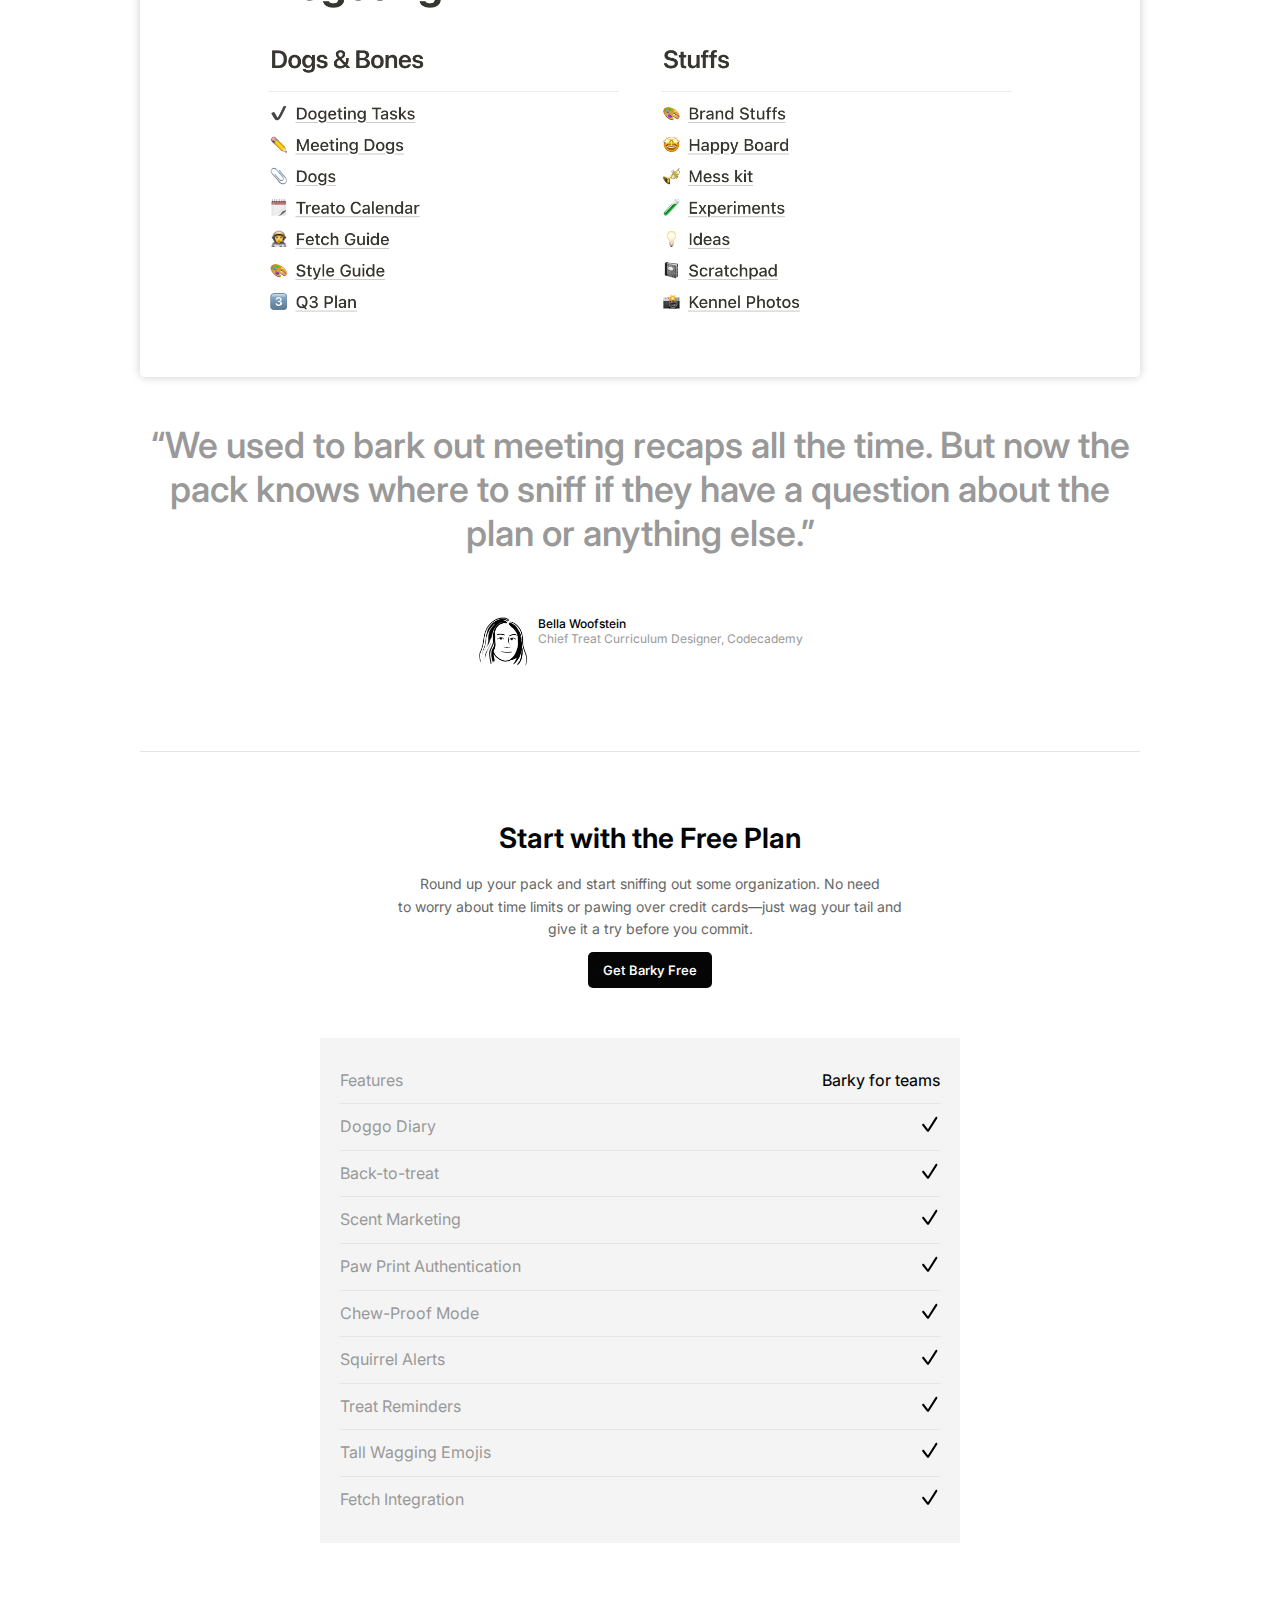
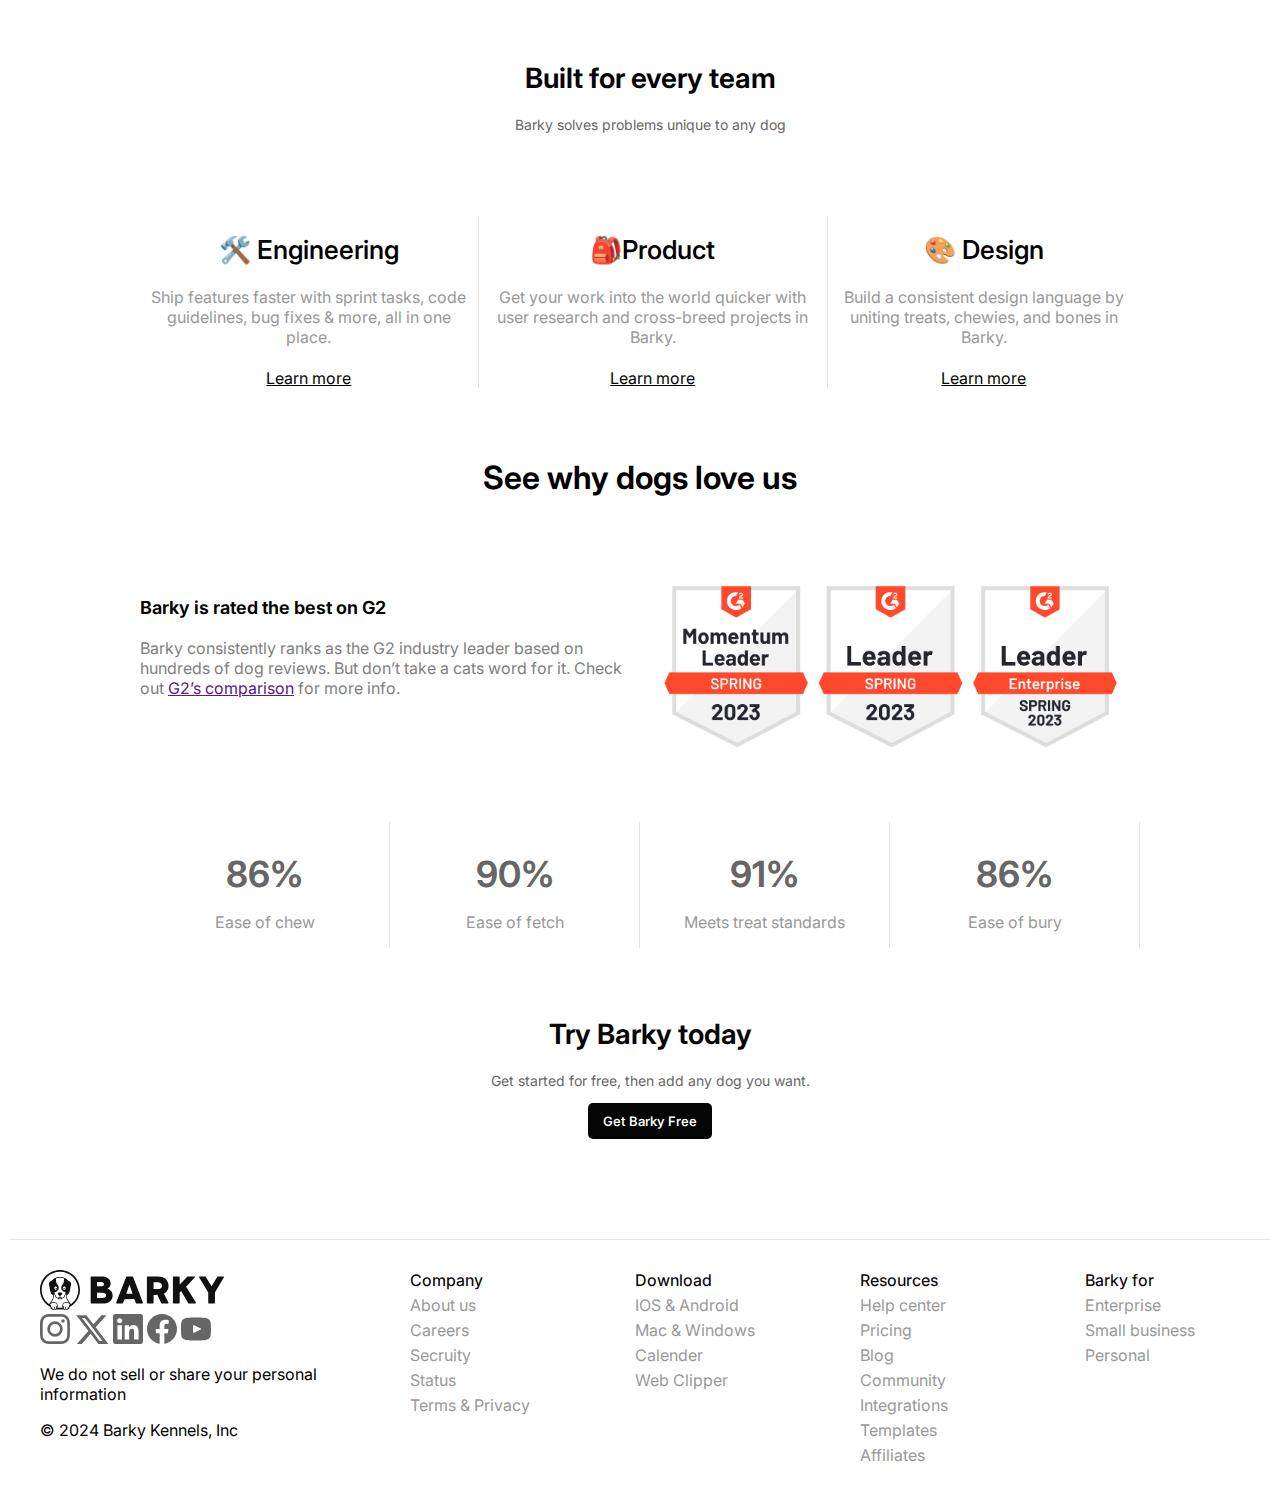
==== commit 1bef052a: "making minor changes for mobile" ====
--- a/index.html
+++ b/index.html
@@ -105,7 +105,7 @@
 <div id="features">
     <div class="plan">
         <p>Features</p>
-        <p>Barky for teams</p>
+        <p> <span>Barky for teams</span></p>
     </div>
     <div class="plan">
         <p>Doggo Diary</p>
--- a/barky.css
+++ b/barky.css
@@ -1,7 +1,6 @@
 body{
     margin: auto;
     font-family: Inter;
-    line-height: 1.6;
 }
 
 @font-face {
@@ -131,8 +130,9 @@
 .poverpic{
     margin-top: 0px;
     color: #999999;
-    font-size: 14px;
+    font-size: 15px;
     width: 49%;
+    line-height: 1.6;
 }
 
 .bigpic{
@@ -196,6 +196,7 @@
     margin: 10px 0;
     font-size: 12p;
     color: #999999;
+    line-height: 1.6;
 }
 
 #features #bordernone{
@@ -217,6 +218,7 @@
 
 .freetry p{
     margin-bottom: 20px;
+    line-height: 1.6;
 }
 
 #epdsection{
@@ -397,7 +399,7 @@
 
     .bigpic{
        margin: 10px auto;
-       width: 80%; 
+       width: 90%; 
     }
 
     #foot{
@@ -438,5 +440,9 @@
     #epdsection h1{
         margin: 20px 0 0 0;
     }
+
+    #features{
+        width: 86%;
+    }
   
 }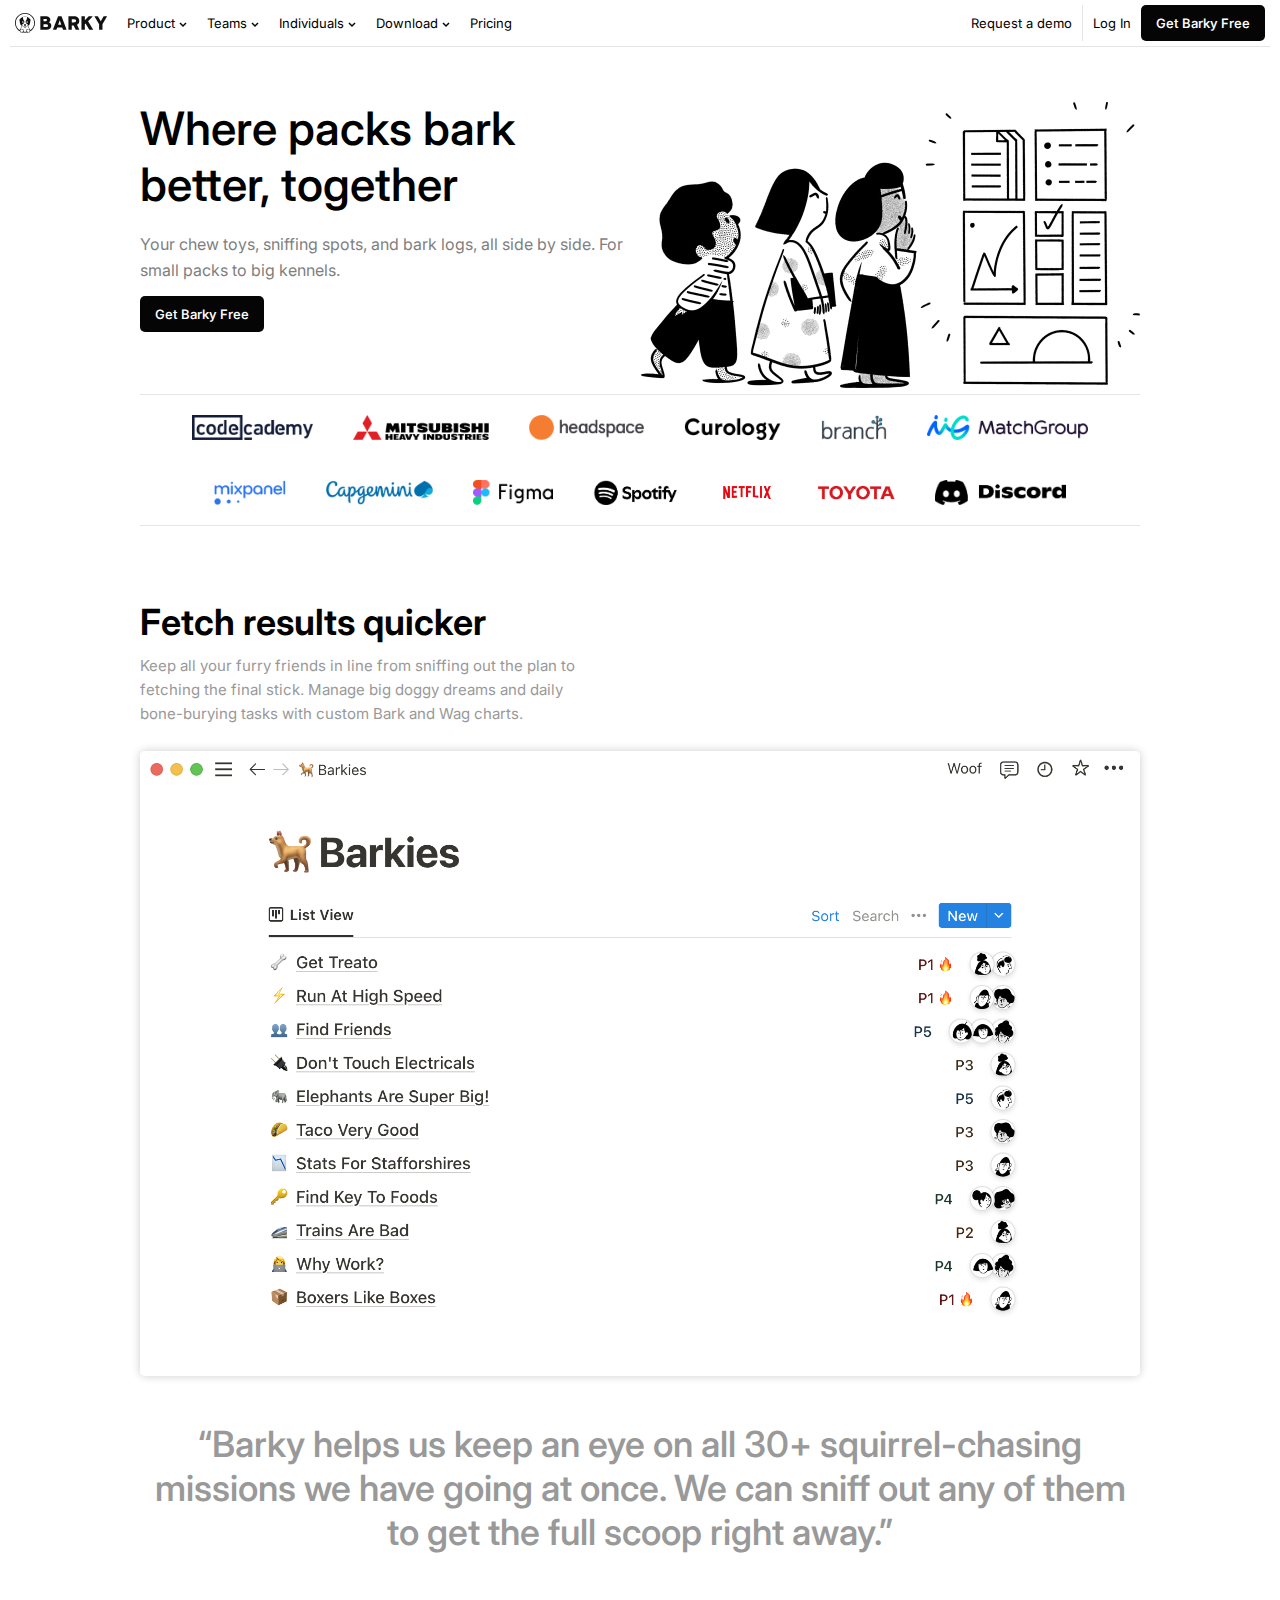
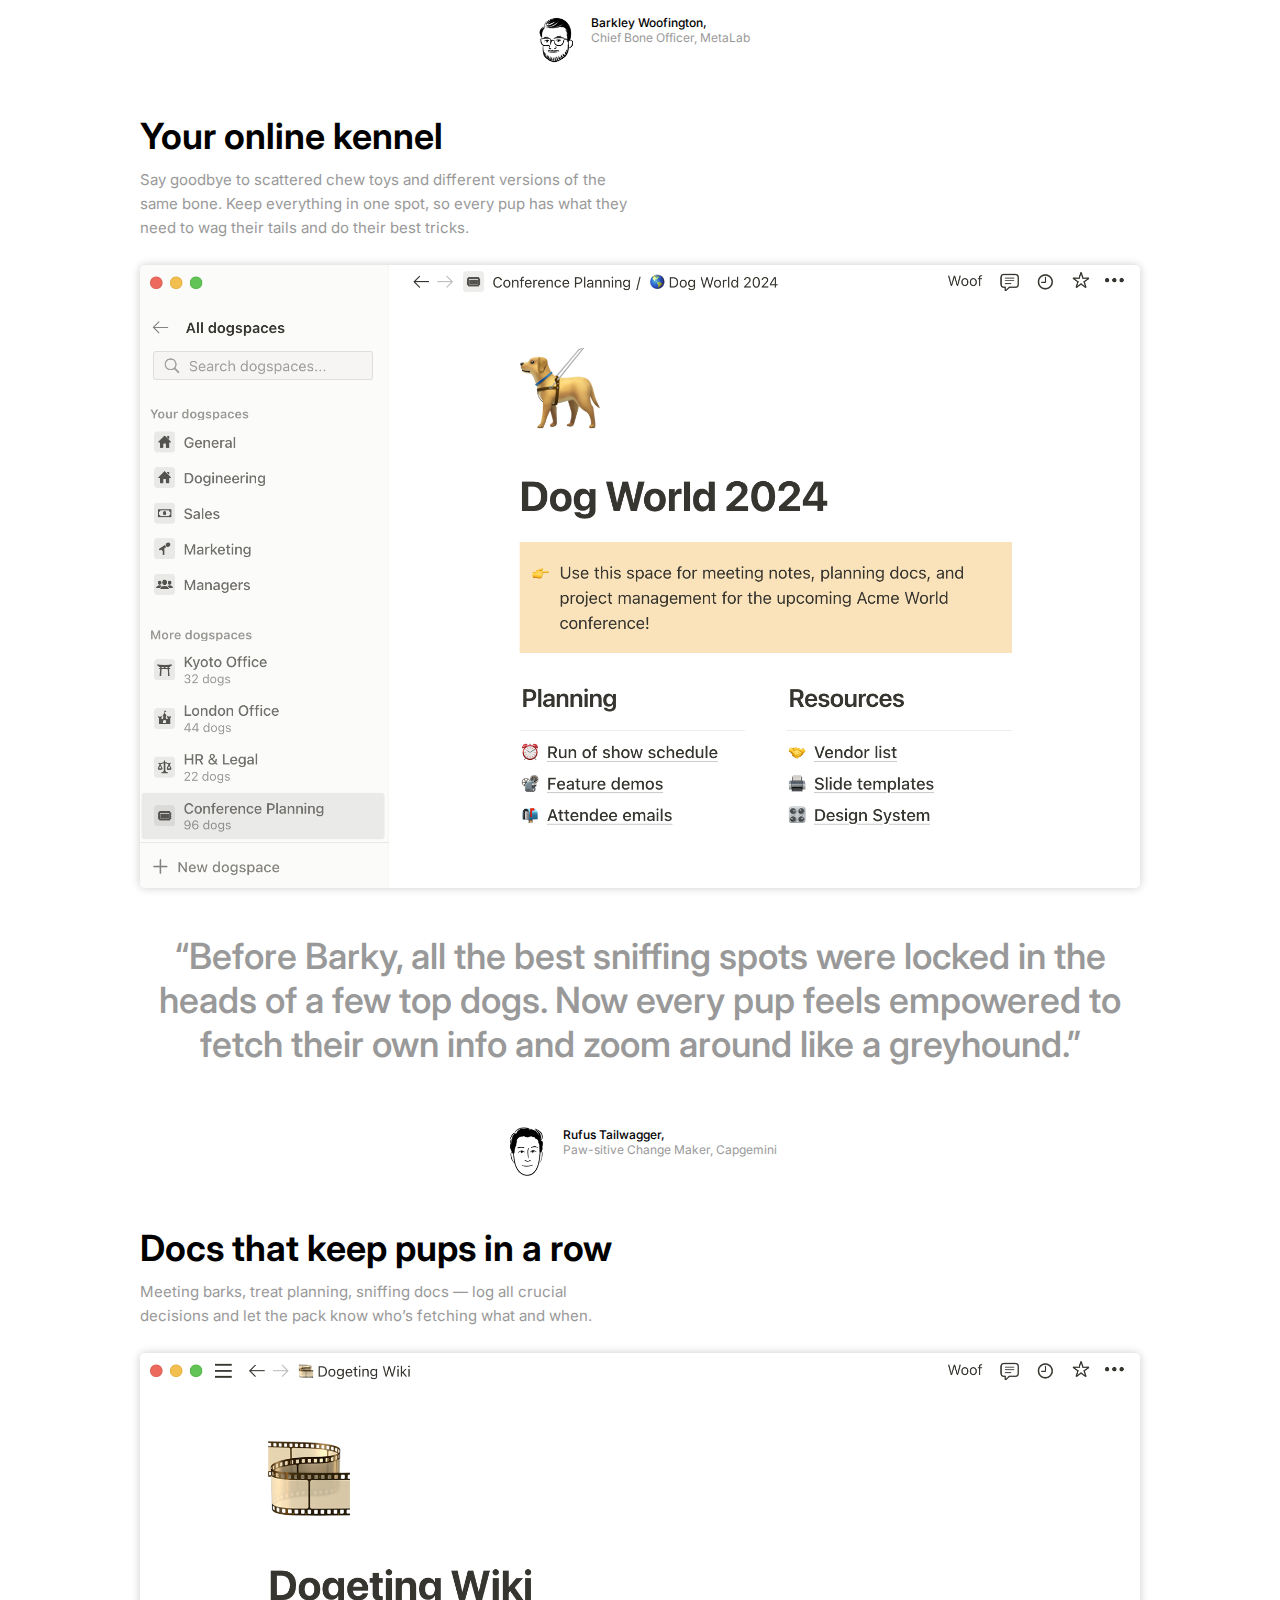
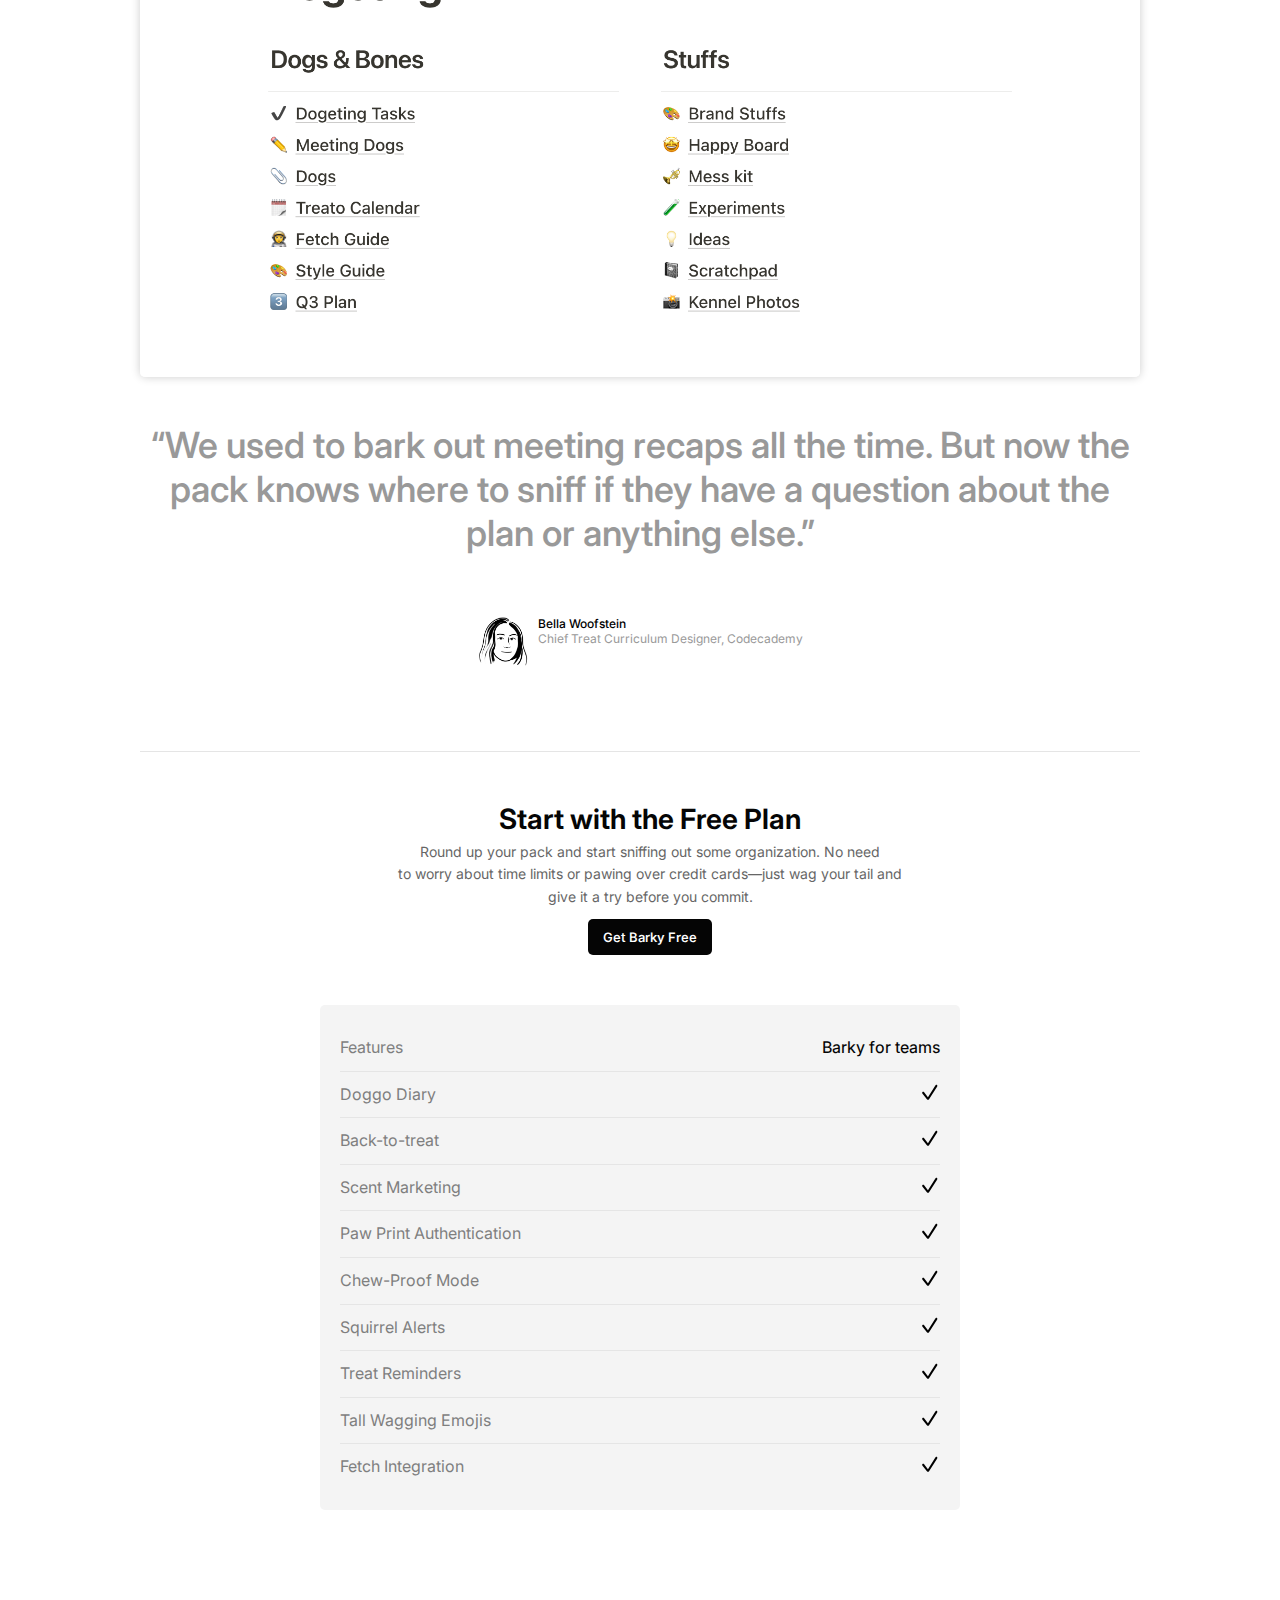
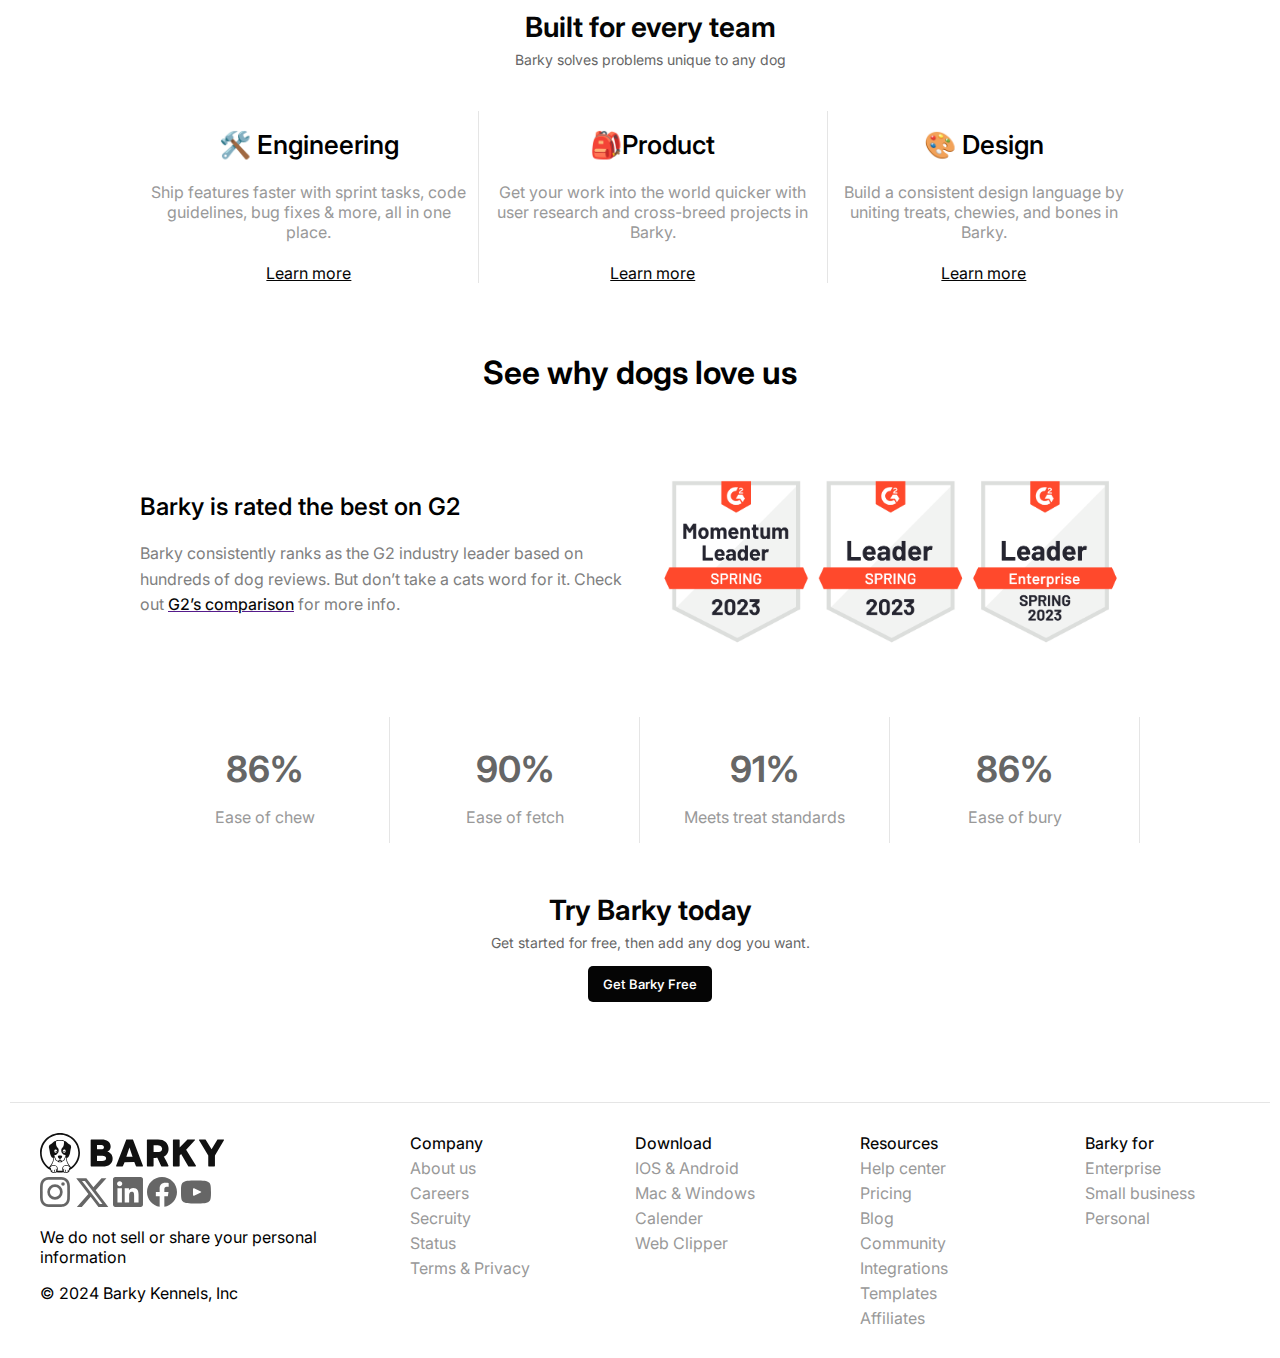
==== commit 65143261: "missed that .flexination was supposed to change direction" ====
--- a/index.html
+++ b/index.html
@@ -157,12 +157,12 @@
     <div id="borderlr">
         <h1>🎒Product</h1>
         <p>Get your work into the world quicker with user research and cross-breed projects in Barky.</p>
-        <a href="">Learn more</a>
+        <a class="colorchange" href="">Learn more</a>
     </div>
     <div>
         <h1>🎨 Design</h1>
         <p>Build a consistent design language by uniting treats, chewies, and bones in Barky.</p>
-        <a href="">Learn more</a>
+        <a class="colorchange" href="">Learn more</a>
     </div>
  </div>  
  <div>
@@ -171,7 +171,7 @@
 <div class="flexination">
     <div class="flexination-l">
         <h1>Barky is rated the best on G2</h1>
-        <p>Barky consistently ranks as the G2 industry leader based on hundreds of dog reviews. But don’t take a cats word for it. Check out <a href="">G2’s comparison</a> for more info.</p>
+        <p>Barky consistently ranks as the G2 industry leader based on hundreds of dog reviews. But don’t take a cats word for it. Check out <a href=""><span>G2’s comparison</span></a> for more info.</p>
     </div>
     <div class="flexination-r">
         <img src="material/badges.png" alt="">
--- a/barky.css
+++ b/barky.css
@@ -178,6 +178,7 @@
     margin: 50px auto;
     padding: 20px 20px;
     box-shadow: rgba(0, 0, 0, 0.1);
+    border-radius: 5px;
 }
 
 #features div{
@@ -195,7 +196,7 @@
 .plan p{
     margin: 10px 0;
     font-size: 12p;
-    color: #999999;
+    color: #7f7f7f;
     line-height: 1.6;
 }
 
@@ -214,11 +215,14 @@
 .freetry h1{
     color: #050505;
     font-weight: 650;
+    margin: 0;
 }
 
 .freetry p{
+    margin-top: 5px;
     margin-bottom: 20px;
     line-height: 1.6;
+    font-size: 14px;
 }
 
 #epdsection{
@@ -226,7 +230,7 @@
     justify-content: center;
     align-items: center;
     text-align: center;
-    margin-top: 50px;
+    margin-top: 10px;
 }
 
 #borderlr{
@@ -275,6 +279,13 @@
 .flexination-l p{
     color: #7f7f7f;
     margin: 20px 0;
+    line-height: 1.6;
+    font-size: 15;
+}
+
+.flexination-l h1{
+    font-size: 24px;
+    font-weight: 550;
 }
 
 #whydogsloveus{
@@ -445,4 +456,17 @@
         width: 86%;
     }
   
+    #testgrid{
+       display: flex;
+       flex-direction: column;
+    }
+
+    .flexination{
+        display: flex;
+        flex-direction: column
+    }
+
+    .flexination-l{
+        text-align: left;
+    }
 }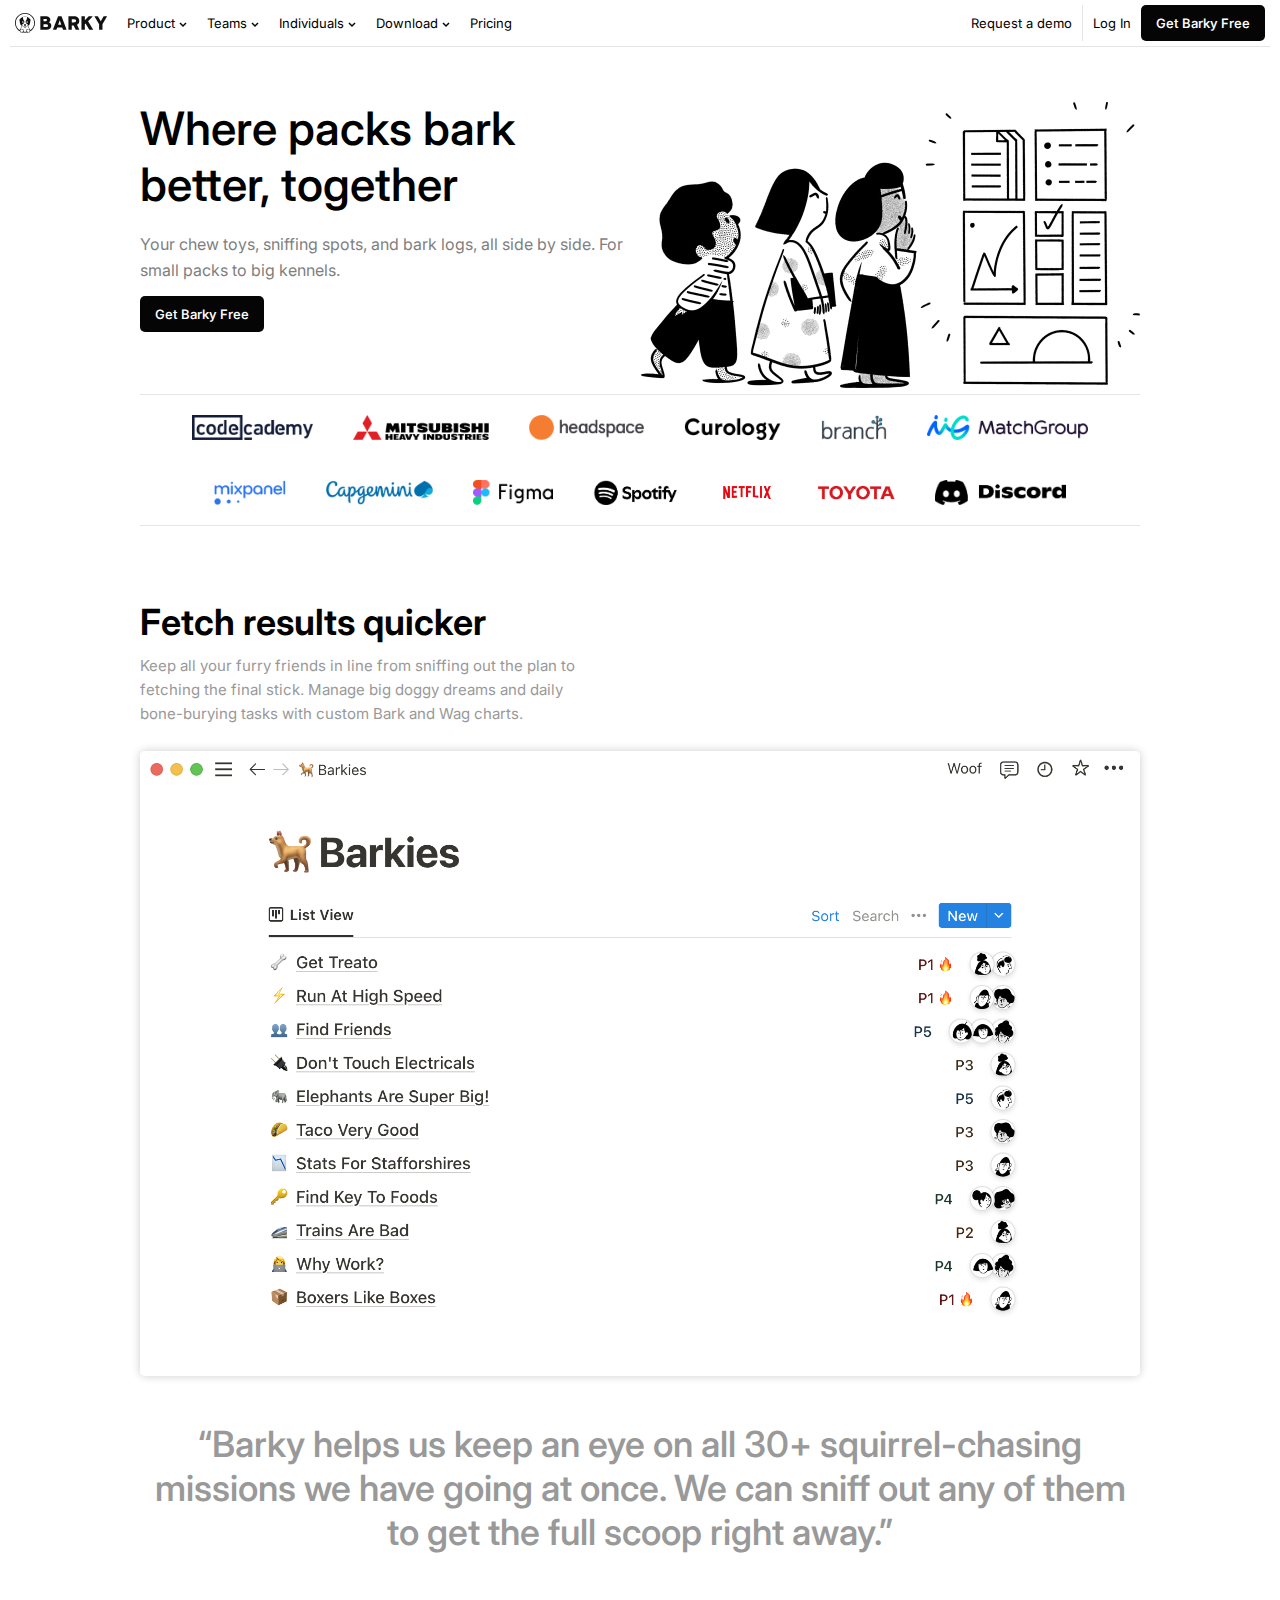
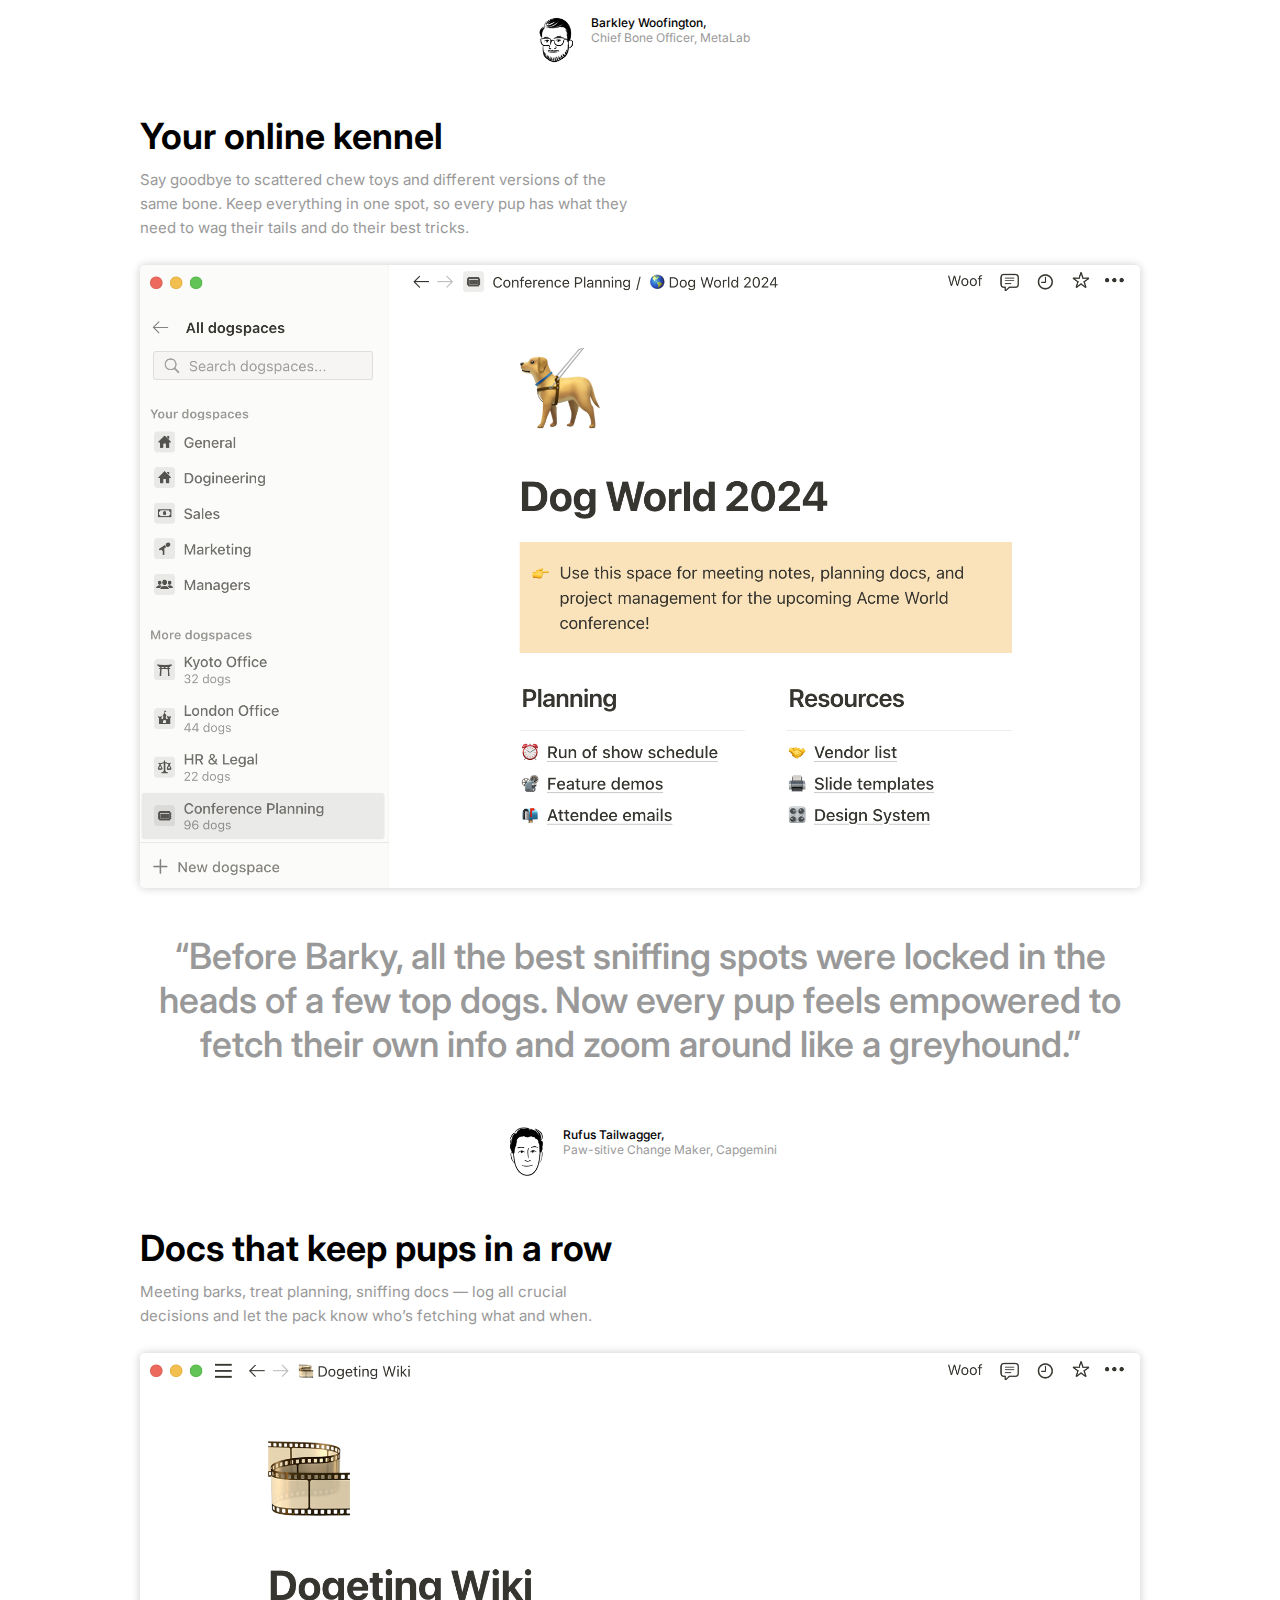
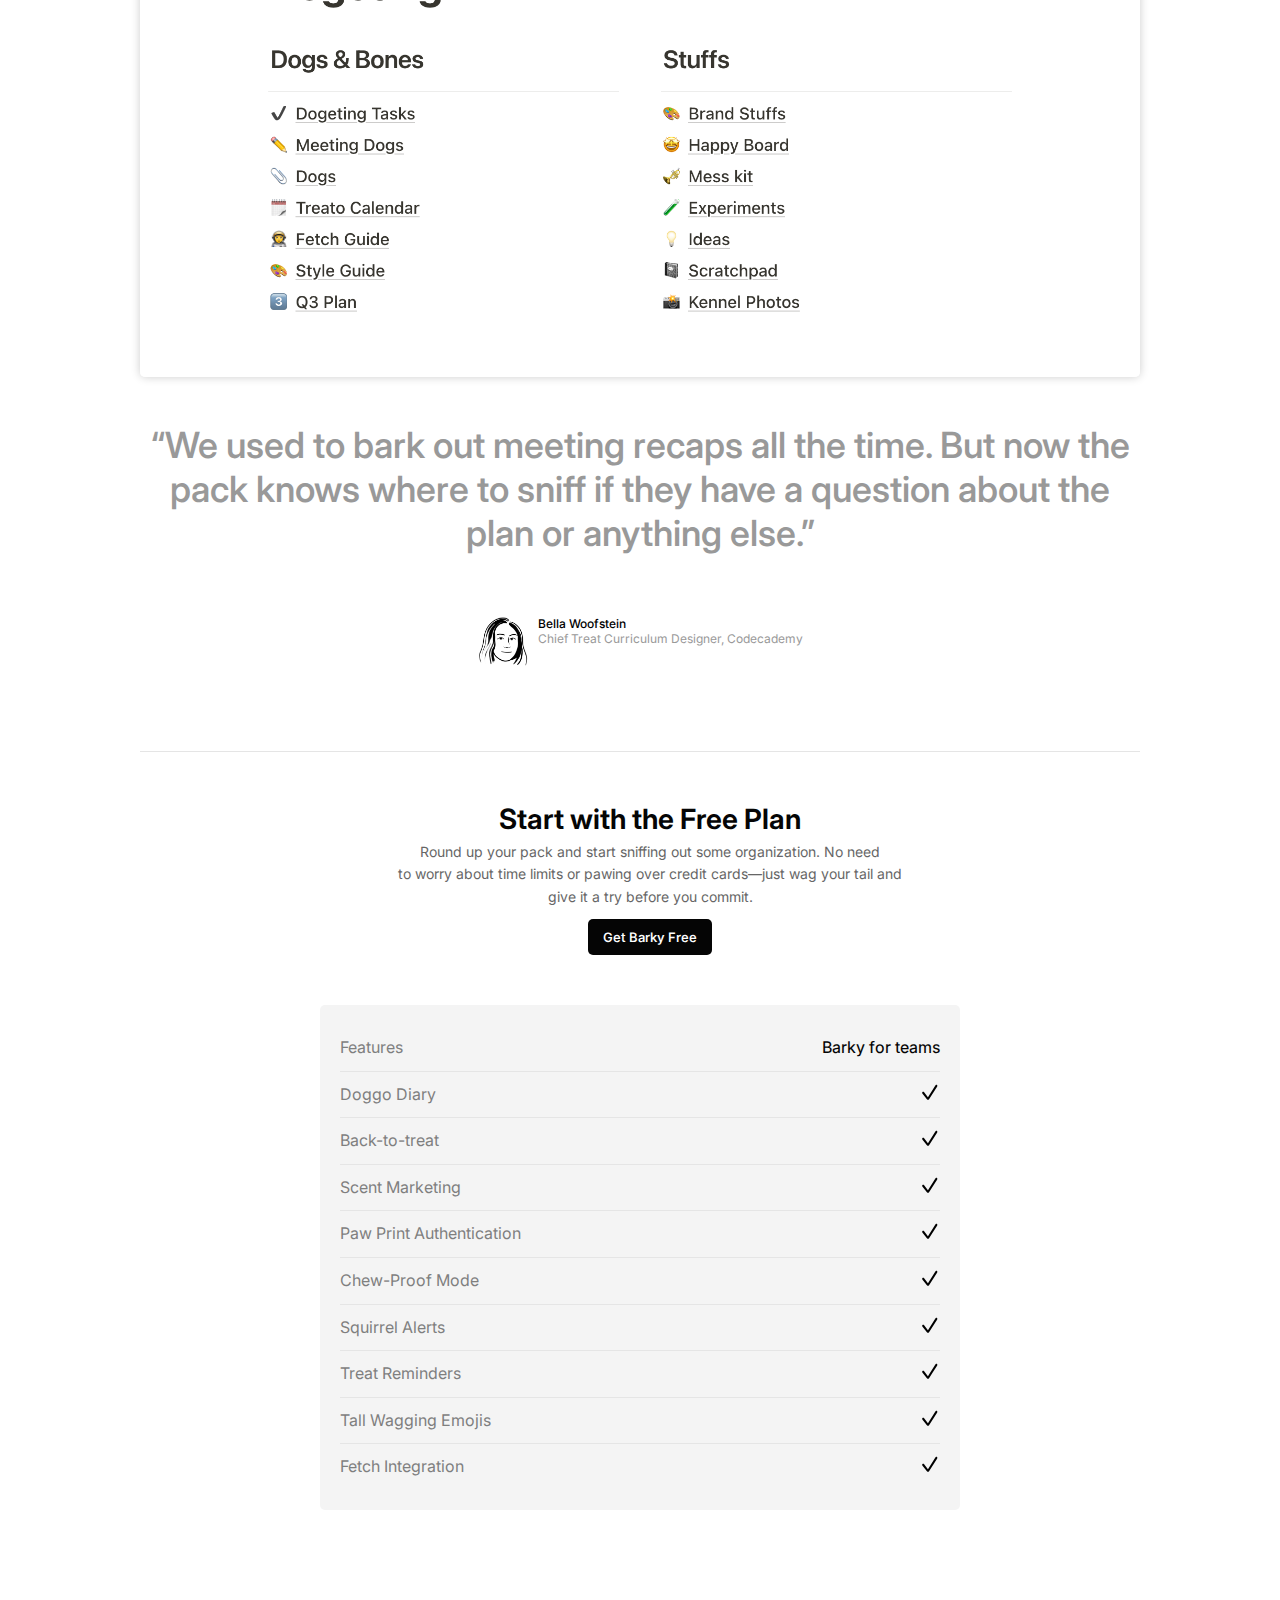
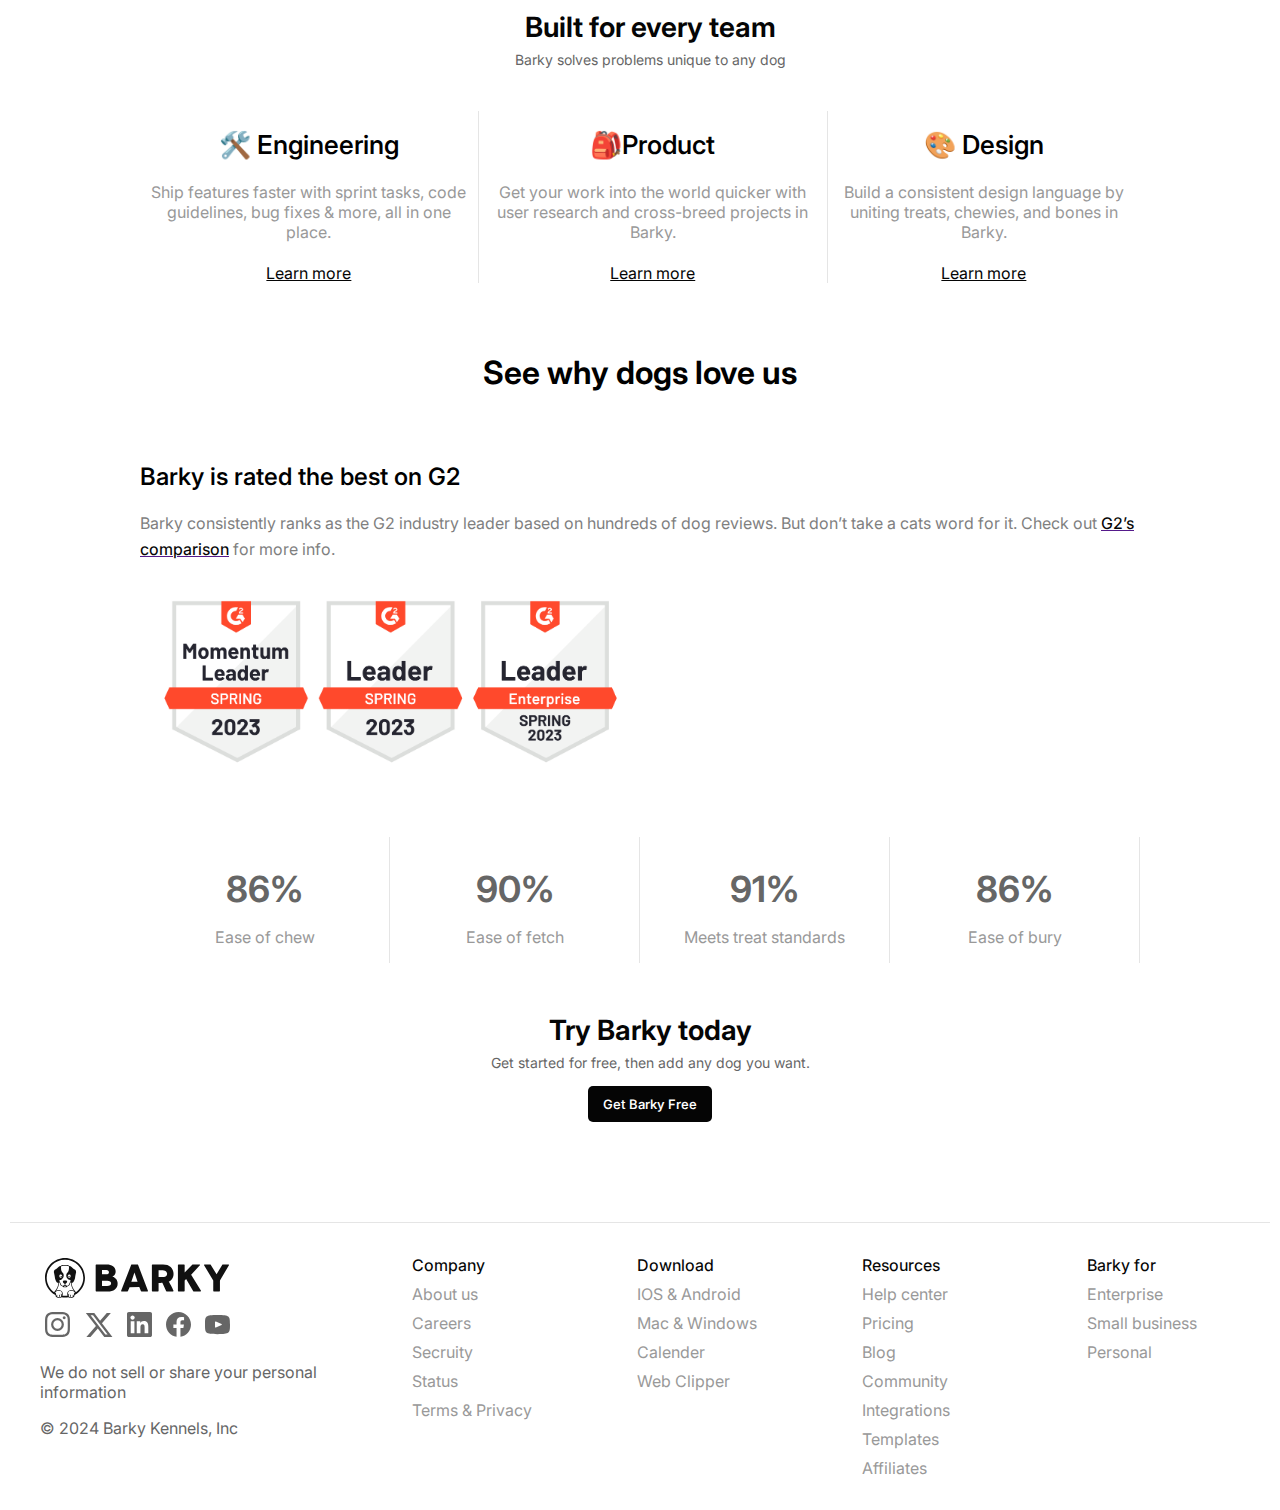
==== commit ecf3e4f4: "forgot to replace old container, found a fault colud not reuse class flexination" ====
--- a/index.html
+++ b/index.html
@@ -168,7 +168,7 @@
  <div>
     <h1 id="whydogsloveus">See why dogs love us</h1>
 </div>
-<div class="flexination">
+<div class="flexinationcopy"">
     <div class="flexination-l">
         <h1>Barky is rated the best on G2</h1>
         <p>Barky consistently ranks as the G2 industry leader based on hundreds of dog reviews. But don’t take a cats word for it. Check out <a href=""><span>G2’s comparison</span></a> for more info.</p>
--- a/barky.css
+++ b/barky.css
@@ -86,17 +86,6 @@
     margin: 100px auto;
 }
 
-#container-main-r img{
-    height: 100%;
-    text-align: center;
-    object-fit: contain;
-}
-
-#container-main-l{
-    text-align: left;
-    width: 100%;
-}
-
 #bildrad{
     display: flex;
     align-items: center;
@@ -326,8 +315,18 @@
 }
 
 #rightsize img{
-    height: 30px;
-}
+    height: 25px;
+    padding: 5px;
+}
+
+#gridsecondtry img{
+    padding: 5px;
+}
+
+#gridsecondtry p{
+    color: #666666;
+}
+
 #foot{
     display: grid;
     grid-template-columns: 300px auto;
@@ -349,6 +348,7 @@
 .block a{
     text-decoration: none;
     color: #999999;
+    padding: 2px;
 }
 
 #footerborder{
@@ -370,6 +370,11 @@
     display: none;
     height: 30px;
     width: 30px;
+}
+
+.flexination.copy{
+        display: grid;
+        grid-template-columns: 1fr 1fr;
 }
 
 span{
@@ -461,12 +466,16 @@
        flex-direction: column;
     }
 
-    .flexination{
+    #gridsecondtry{
+        margin-left: 50px;
+    }
+
+    #flexinationcopy{
         display: flex;
-        flex-direction: column
-    }
-
-    .flexination-l{
+        flex-direction: column; 
+    }
+
+    #mobile2{
         text-align: left;
     }
 }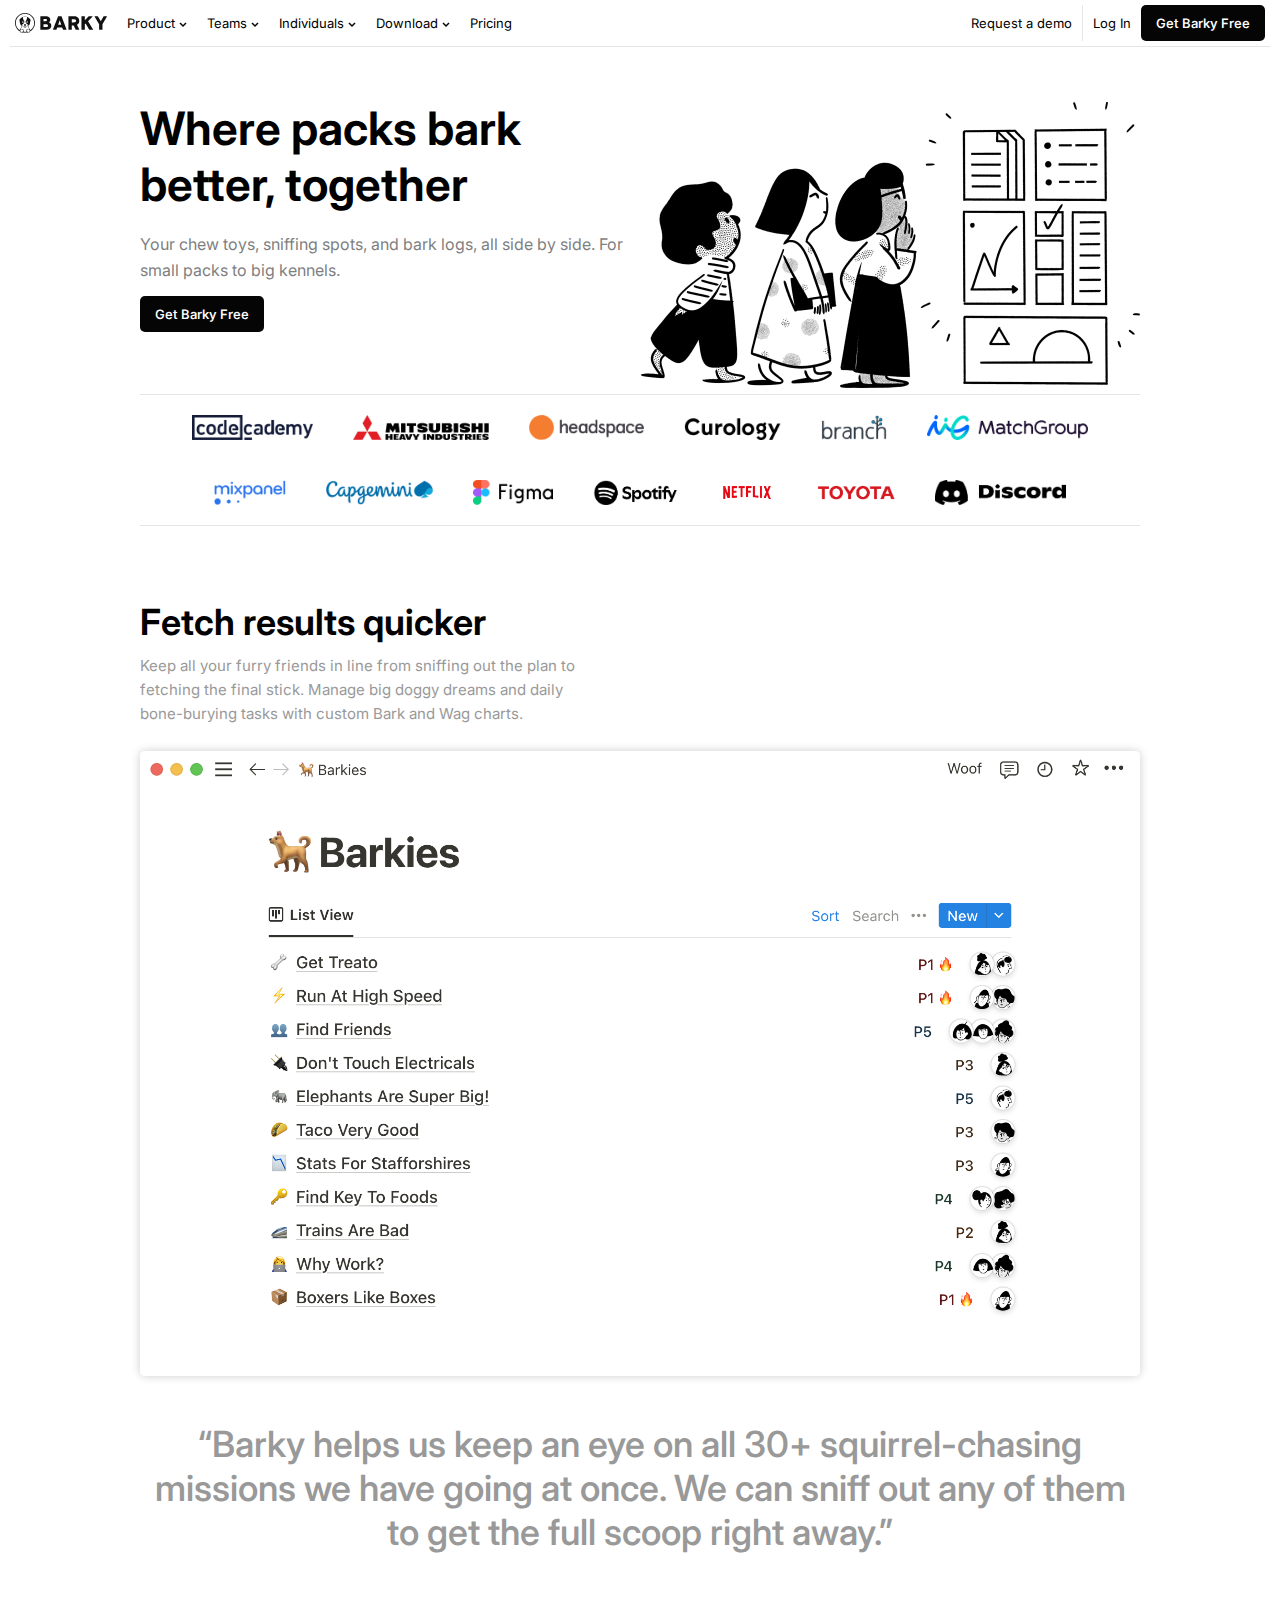
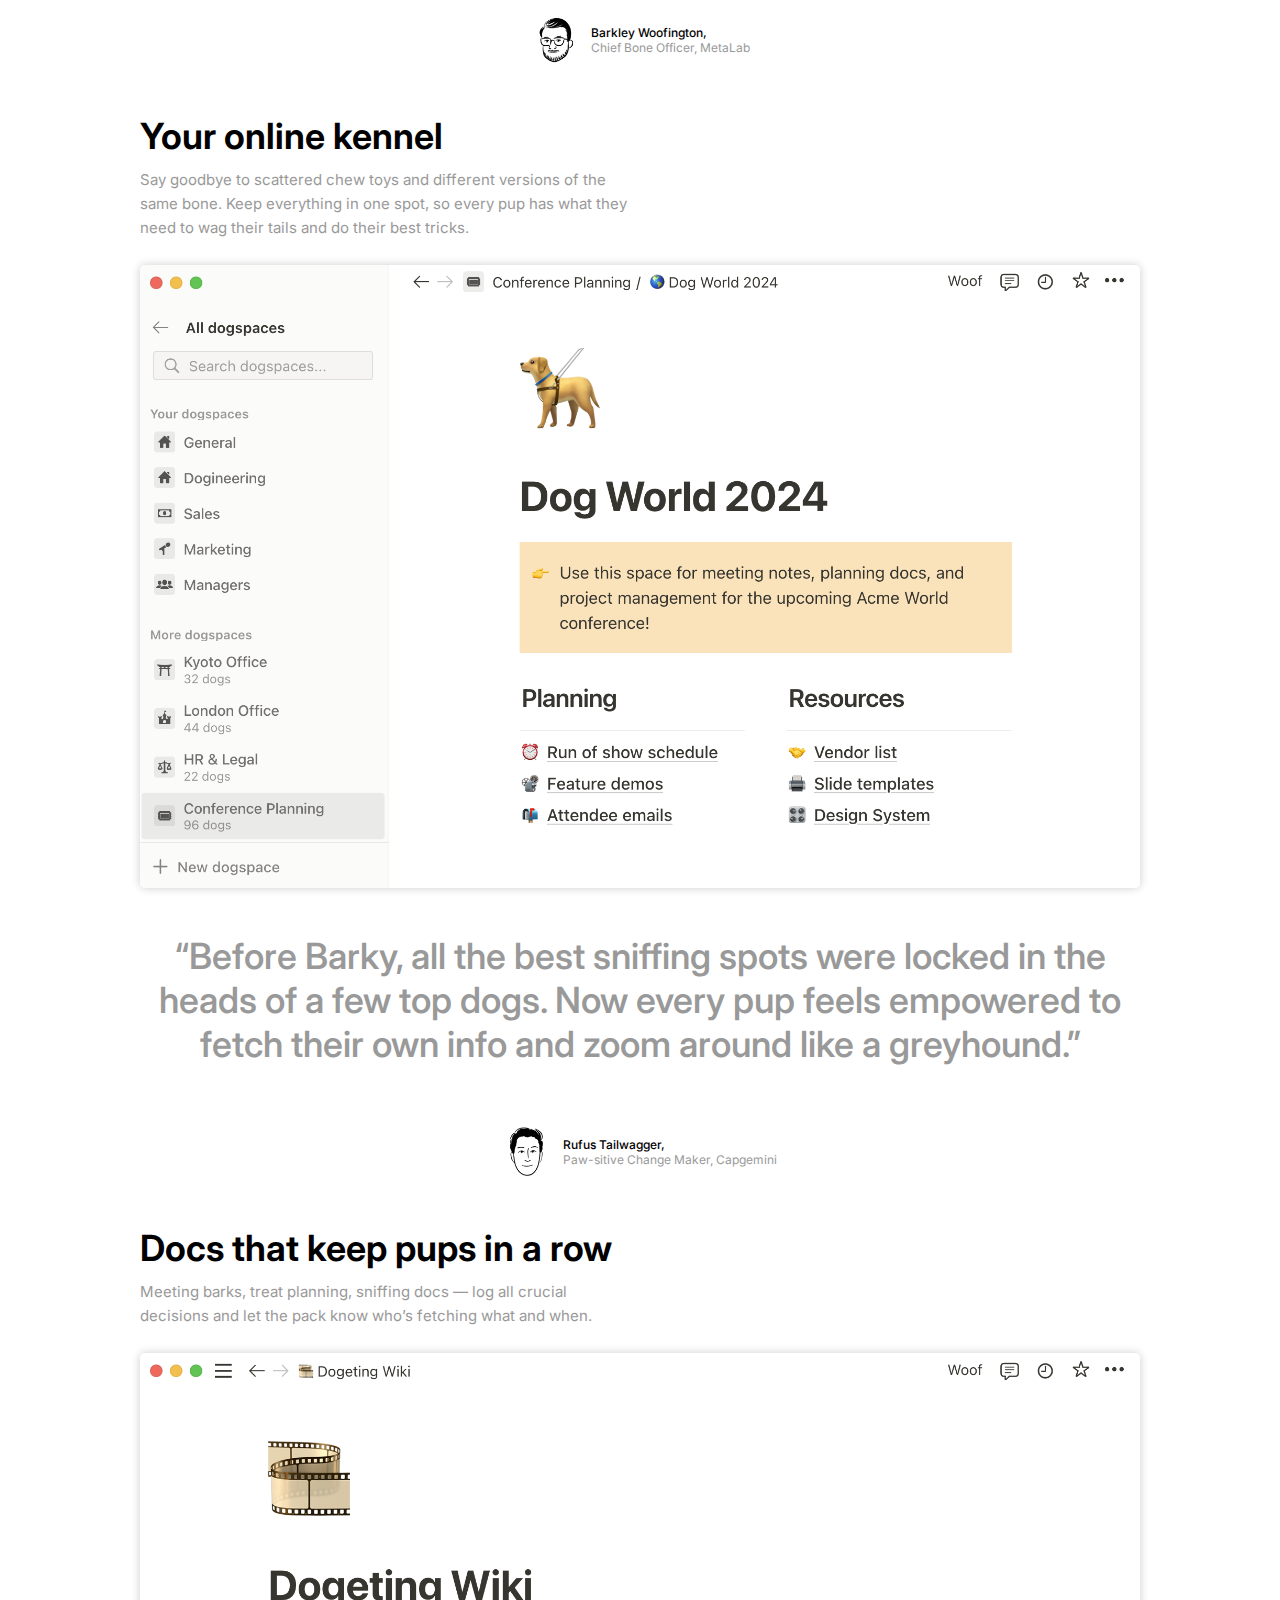
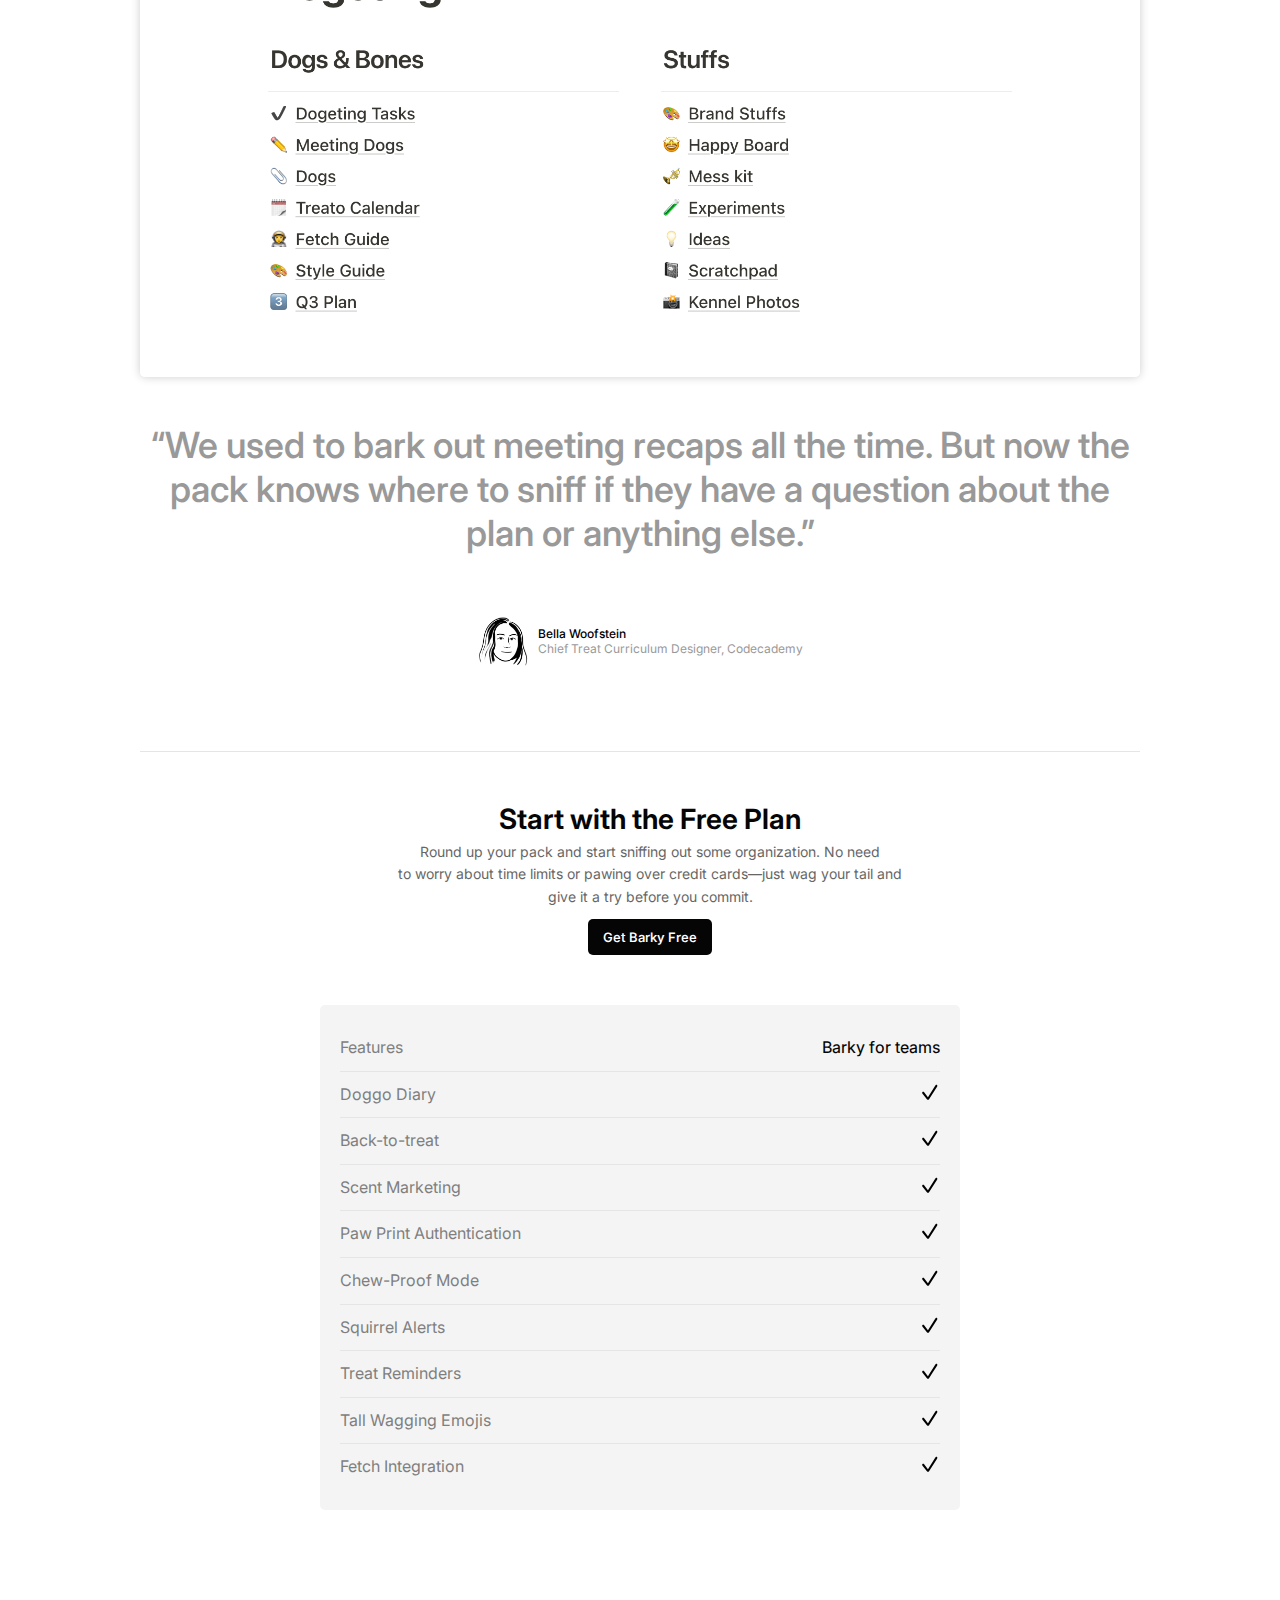
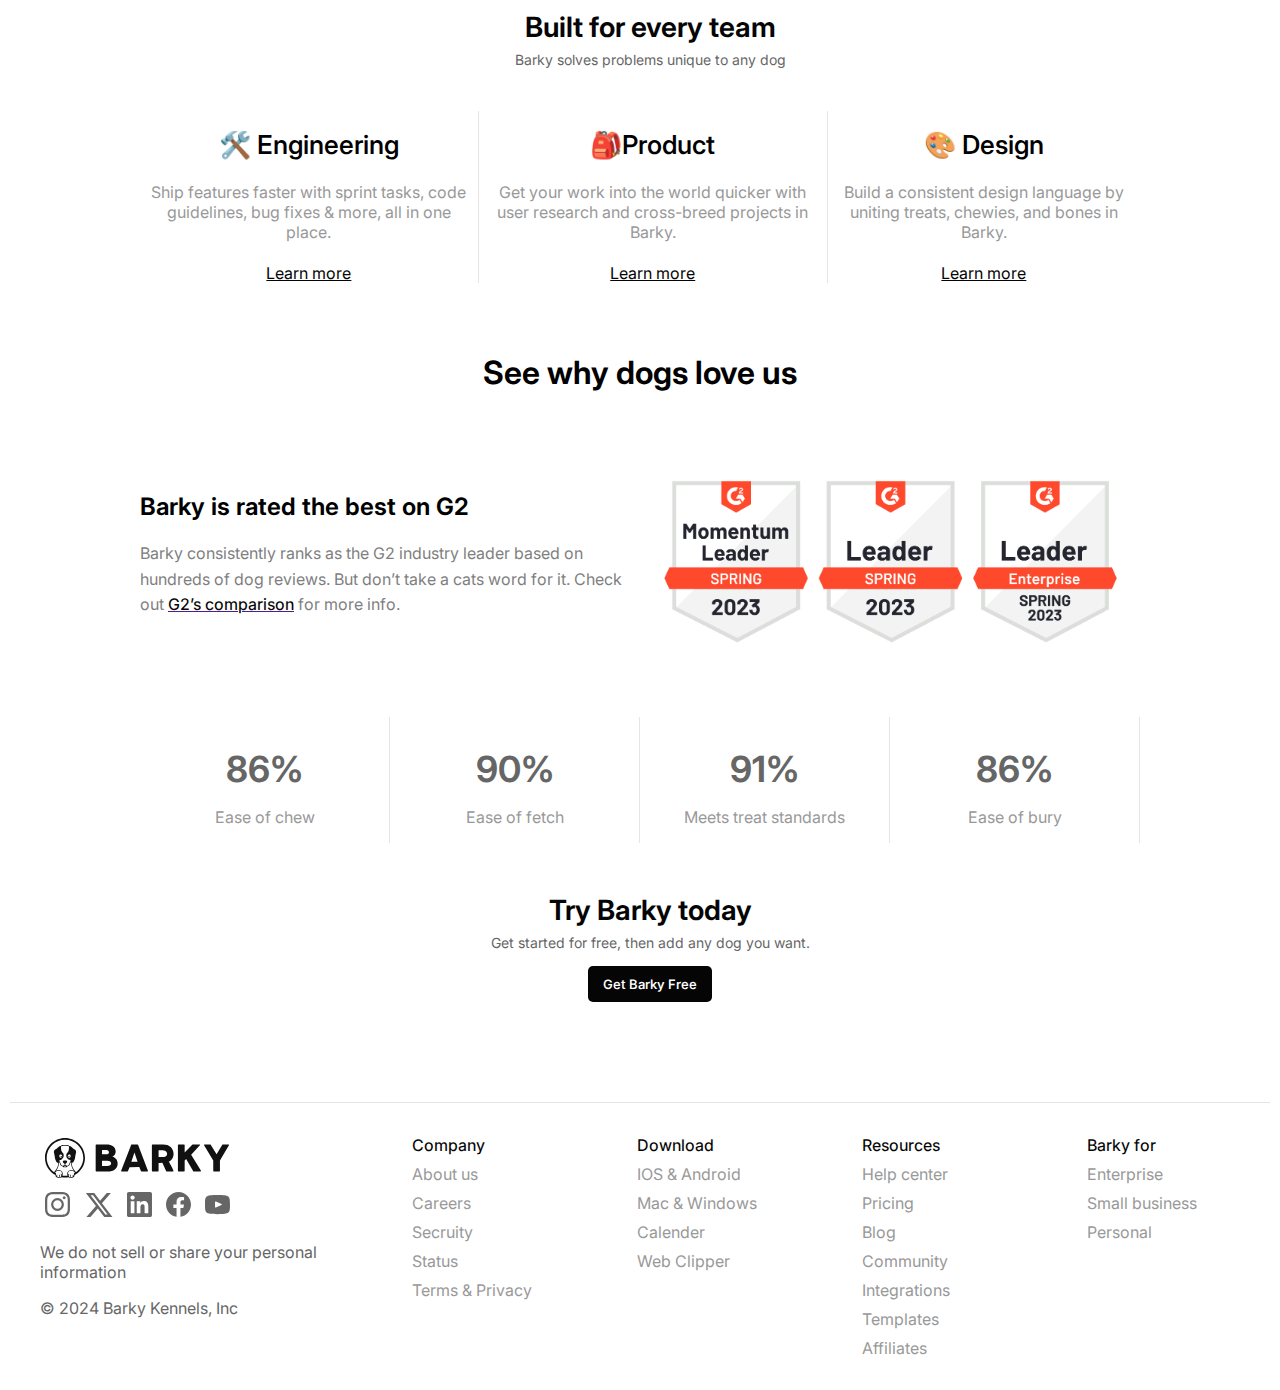
==== commit 3d4a8378: "i dont know what did wrong but had to go back and redo a lot" ====
--- a/index.html
+++ b/index.html
@@ -168,12 +168,12 @@
  <div>
     <h1 id="whydogsloveus">See why dogs love us</h1>
 </div>
-<div class="flexinationcopy"">
-    <div class="flexination-l">
+<div class="flexinationcopy">
+    <div class="flexinationcopy-l">
         <h1>Barky is rated the best on G2</h1>
         <p>Barky consistently ranks as the G2 industry leader based on hundreds of dog reviews. But don’t take a cats word for it. Check out <a href=""><span>G2’s comparison</span></a> for more info.</p>
     </div>
-    <div class="flexination-r">
+    <div class="flexinationcopy-r">
         <img src="material/badges.png" alt="">
     </div>
 </div>   
--- a/barky.css
+++ b/barky.css
@@ -142,6 +142,7 @@
     padding: 15px;
     gap: 10px;
     justify-content: center;
+    align-items: center;
 }
 
 .facepic{
@@ -255,7 +256,7 @@
 }
 
 .flexination-l h1{
-    font-size: 18px;
+    font-size: 24px;
     font-weight: 650;
     margin-top: 30px;
 }
@@ -270,11 +271,6 @@
     margin: 20px 0;
     line-height: 1.6;
     font-size: 15;
-}
-
-.flexination-l h1{
-    font-size: 24px;
-    font-weight: 550;
 }
 
 #whydogsloveus{
@@ -372,16 +368,33 @@
     width: 30px;
 }
 
-.flexination.copy{
-        display: grid;
-        grid-template-columns: 1fr 1fr;
-}
-
 span{
     color: #050505;
     font-weight: 450;
 }
 
+.flexinationcopy{
+    display: grid;
+    grid-template-columns: 1fr 1fr;
+}
+
+.flexinationcopy-r img{
+    width: 500px;
+}
+
+.flexinationcopy-l h1{
+    font-size: 24px;
+    font-weight: 650;
+    margin-top: 30px;
+}
+
+.flexinationcopy-l p{
+    color: #7f7f7f;
+    margin: 20px 0;
+    line-height: 1.6;
+    font-size: 15;
+}
+
 @media (max-width: 600px) {
     .leftnav, #bort{
         display: none;
@@ -389,6 +402,7 @@
 
     #container{
         border: none;
+        position: static;
     }
 
     #hamburger{
@@ -470,12 +484,18 @@
         margin-left: 50px;
     }
 
-    #flexinationcopy{
+    .flexinationcopy{
         display: flex;
-        flex-direction: column; 
-    }
-
-    #mobile2{
+        flex-direction: column;
+        margin-bottom: 50px;
+        text-align: center;
+        padding: 0 20px;
+    }
+
+    .flexinationcopy h1{
         text-align: left;
     }
+    .flexinationcopy p{
+        text-align: left;
+    }
 }